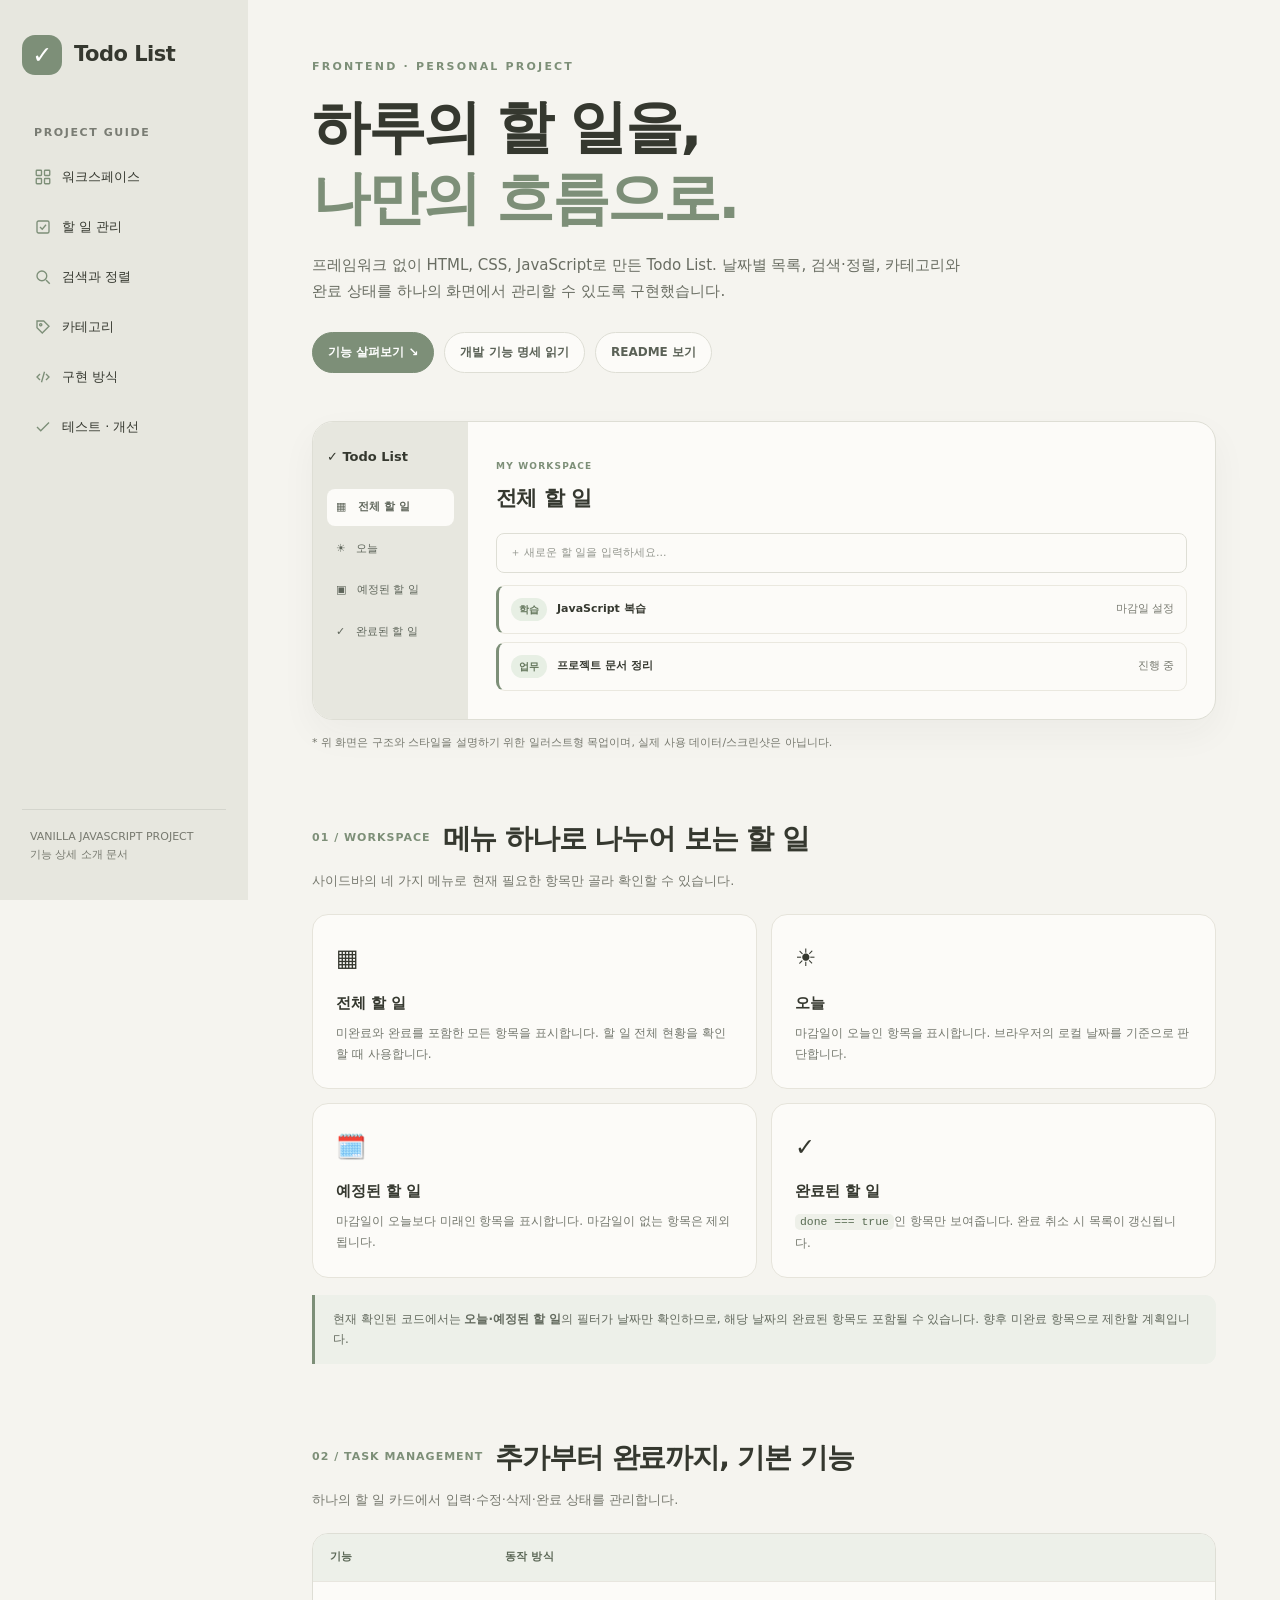
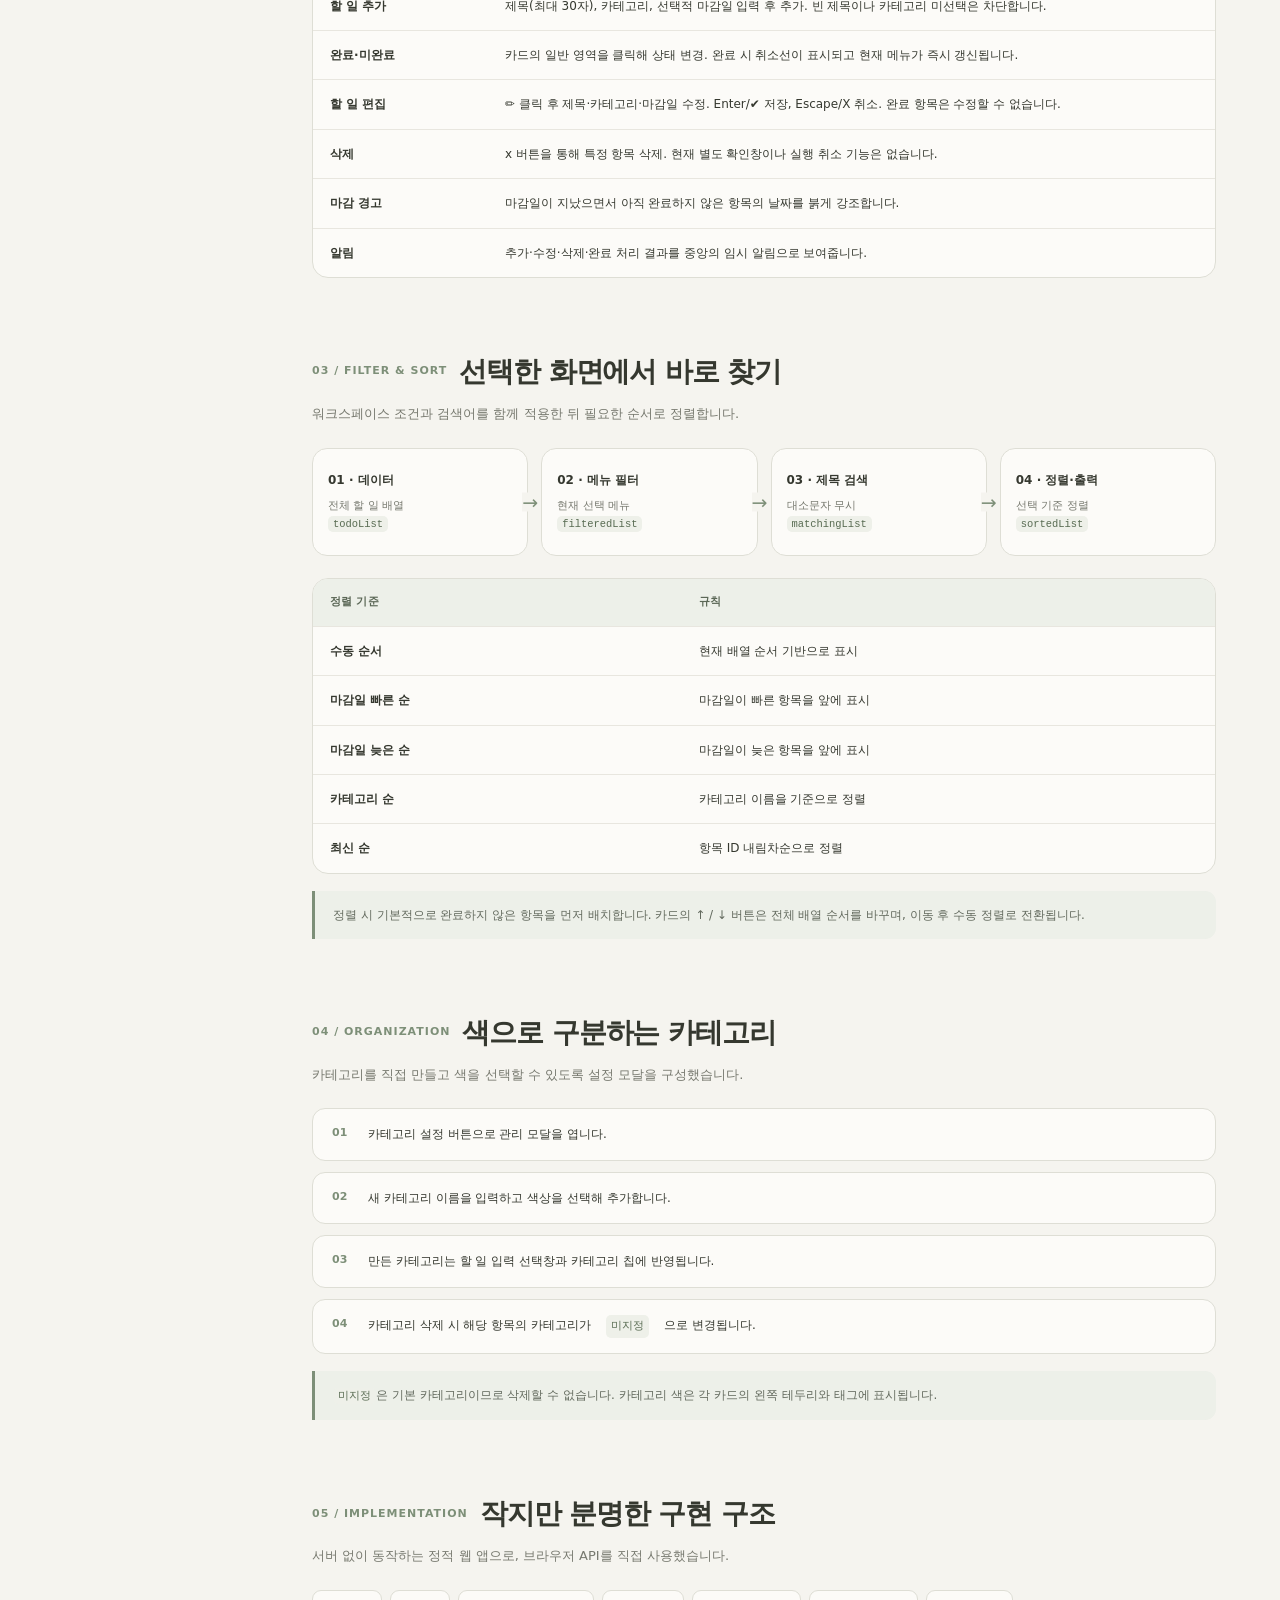
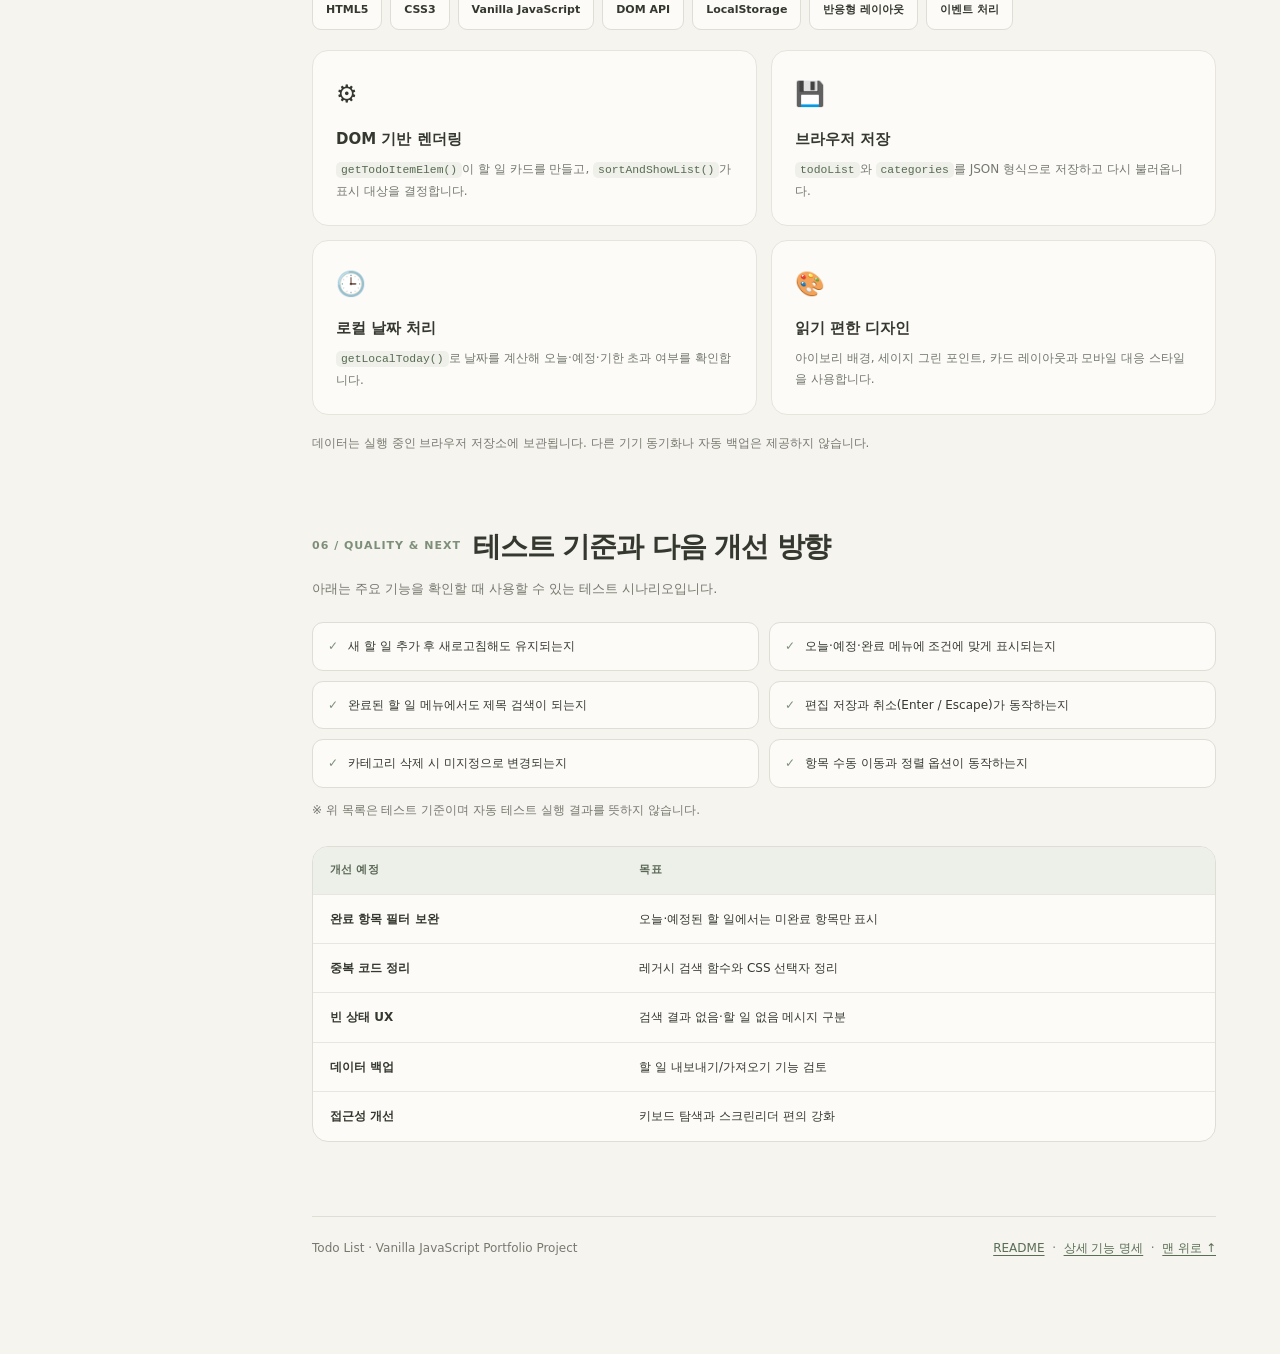
==== docs/features.html @ 191b99ad "feat: improve todo UI, workspace filters, and documentation" ====
<!doctype html>
<html lang="ko">
<head>
  <meta charset="utf-8" />
  <meta name="viewport" content="width=device-width, initial-scale=1" />
  <meta name="description" content="Vanilla JavaScript로 구현한 Todo List 프로젝트의 주요 기능, 동작 흐름, 기술 구성과 개선 계획을 소개합니다." />
  <title>Todo List | 기능 상세 소개</title>
  <style>
    :root { --bg:#F5F4EF; --side:#E7E7DF; --card:#FCFBF8; --accent:#7D8F78; --dark:#35382F; --sub:#77796F; --line:#DEDED5; --soft:#EBEEE7; }
    * { box-sizing:border-box; }
    html { scroll-behavior:smooth; }
    body { margin:0; background:var(--bg); color:var(--dark); font-family: "Malgun Gothic","Apple SD Gothic Neo",system-ui,sans-serif; line-height:1.7; }
    a { color:inherit; text-decoration:none; }
    a:focus-visible, button:focus-visible { outline:3px solid var(--accent); outline-offset:3px; }
    .layout { display:grid; grid-template-columns:248px minmax(0,1fr); min-height:100vh; }
    .side { background:var(--side); padding:35px 22px; position:sticky; top:0; align-self:start; height:100vh; display:flex; flex-direction:column; }
    .brand { display:flex; align-items:center; gap:12px; font-weight:800; font-size:21px; margin-bottom:49px; letter-spacing:-.5px; }
    .brand-mark { background:var(--accent); color:white; width:40px; height:40px; border-radius:13px; display:grid; place-items:center; font-size:24px; }
    .side-label { font-size:11px; font-weight:700; letter-spacing:1.6px; color:#797c73; margin:0 0 12px 12px; }
    .nav { display:grid; gap:6px; }
    .nav a { border-radius:11px; padding:11px 12px; font-size:13px; transition:background .15s; display:flex; gap:10px; align-items:center; }
    .nav a:hover, .nav a[aria-current="page"] { background:var(--card); }
    .nav svg { width:18px; height:18px; stroke:var(--accent); fill:none; stroke-width:1.8; flex-shrink:0; }
    .side-foot { margin-top:auto; border-top:1px solid #D4D5CD; padding:18px 8px 0; color:var(--sub); font-size:11px; }
    .content { width:min(1100px,100%); margin:auto; padding:58px clamp(24px,5vw,76px) 100px; }
    .eyebrow { font-size:11px; letter-spacing:2.2px; font-weight:800; color:var(--accent); margin:0 0 15px; }
    h1,h2,h3,p { margin-top:0; }
    h1 { font-size:clamp(35px,5vw,58px); letter-spacing:-2.5px; line-height:1.23; margin-bottom:19px; font-weight:800; }
    h1 em { color:#7D8F78; font-style:normal; }
    .intro { font-size:15px; color:#696d62; max-width:650px; margin-bottom:28px; }
    .hero-actions { display:flex; flex-wrap:wrap; gap:10px; margin-bottom:48px; }
    .pill { border-radius:100px; border:1px solid var(--line); padding:9px 15px; color:#5a6156; background:var(--card); font-size:12px; font-weight:650; }
    .pill.primary { color:white; background:var(--accent); border-color:var(--accent); }
    .mock { display:grid; grid-template-columns:155px 1fr; background:var(--card); border:1px solid var(--line); border-radius:21px; box-shadow:0 14px 36px #35382f0b; overflow:hidden; margin-bottom:74px; min-height:262px; }
    .mock-aside { background:var(--side); padding:24px 14px; }
    .mock-logo { font-size:13px; font-weight:800; margin-bottom:21px; }
    .mock-link { font-size:11px; padding:9px; border-radius:8px; color:#5f665b; margin-bottom:5px; }
    .mock-link.selected { background:var(--card); font-weight:800; }
    .mock-main { padding:28px; }
    .mock-main small { letter-spacing:1.2px; font-size:9px; color:var(--accent); font-weight:800; }
    .mock-main h3 { font-size:21px; letter-spacing:-.6px; margin:4px 0 16px; }
    .mock-input { padding:10px 13px; border:1px solid var(--line); border-radius:8px; color:#94978f; font-size:11px; margin-bottom:12px; }
    .mock-task { display:flex; flex-wrap:wrap; align-items:center; gap:10px; border:1px solid #eae8df; border-left:3px solid var(--accent); padding:12px; border-radius:9px; font-size:11px; margin-top:8px; }
    .mock-task span:last-child { margin-left:auto; color:var(--sub); }
    .mock-tag { font-size:10px; font-weight:800; background:#e7efe4; color:#62755a; padding:3px 8px; border-radius:20px; }
    .mock-note { font-size:11px; color:var(--sub); margin-top:-60px; margin-bottom:66px; }
    section { scroll-margin-top:30px; margin-bottom:74px; }
    .sectop { display:flex; align-items:center; gap:12px; margin-bottom:12px; }
    .count { font-size:11px; font-weight:800; color:var(--accent); letter-spacing:1px; }
    h2 { font-size:28px; letter-spacing:-1.1px; line-height:1.4; margin:0; }
    .section-desc { font-size:13px; color:var(--sub); margin:0 0 22px; }
    .cards { display:grid; grid-template-columns:repeat(2,minmax(0,1fr)); gap:14px; }
    .card { border:1px solid #e6e4db; border-radius:16px; background:var(--card); padding:23px; }
    .card .emoji { font-size:24px; display:block; margin-bottom:12px; }
    .card h3 { font-size:15px; margin:0 0 6px; }
    .card p { font-size:12px; color:#74786e; line-height:1.75; margin:0; }
    .tablewrap { overflow-x:auto; border:1px solid var(--line); border-radius:16px; background:var(--card); }
    table { width:100%; border-collapse:collapse; min-width:510px; font-size:12px; }
    th { color:#5b6756; background:#EDF0E9; text-align:left; font-size:11px; letter-spacing:.2px; }
    td,th { padding:14px 17px; border-bottom:1px solid #e8e6df; vertical-align:top; }
    tr:last-child td { border-bottom:0; }
    td:first-child { font-weight:750; min-width:142px; }
    code { font-family:Consolas,monospace; border-radius:5px; padding:2px 5px; background:#eef0e9; color:#586b52; font-size:.95em; }
    .flow { display:grid; grid-template-columns:repeat(4,minmax(0,1fr)); gap:13px; align-items:stretch; margin-top:23px; }
    .flow-step { border:1px solid var(--line); border-radius:15px; padding:21px 15px; background:var(--card); position:relative; }
    .flow-step:not(:last-child)::after { content:'→'; position:absolute; top:50%; transform:translateY(-50%); right:-11px; z-index:2; font-size:19px; color:var(--accent); background:var(--bg); line-height:1; }
    .flow-step strong { display:block; font-size:12px; margin-bottom:6px; }
    .flow-step p { font-size:11px; color:var(--sub); margin:0; }
    .note { border-left:3px solid var(--accent); padding:14px 18px; background:#EDF0E9; border-radius:0 11px 11px 0; color:#636a5e; font-size:12px; margin-top:17px; }
    .steps { list-style:none; counter-reset:steps; padding:0; margin:0; display:grid; gap:11px; }
    .steps li { counter-increment:steps; background:var(--card); border:1px solid var(--line); border-radius:13px; display:flex; gap:15px; align-items:flex-start; padding:15px 19px; font-size:12px; }
    .steps li:before { content:counter(steps, decimal-leading-zero); font-size:11px; font-weight:800; color:var(--accent); min-width:21px; }
    .skills { display:flex; flex-wrap:wrap; gap:8px; }
    .skill { border:1px solid var(--line); background:var(--card); border-radius:9px; font-weight:650; padding:10px 13px; font-size:11px; }
    .small { font-size:12px; color:var(--sub); }
    .checks { display:grid; grid-template-columns:repeat(2,minmax(0,1fr)); gap:10px; }
    .check { border:1px solid var(--line); padding:13px 15px; background:var(--card); border-radius:11px; display:flex; gap:10px; align-items:start; font-size:12px; }
    .check span { color:var(--accent); font-weight:800; }
    .footer { border-top:1px solid var(--line); padding-top:21px; font-size:12px; color:var(--sub); display:flex; flex-wrap:wrap; justify-content:space-between; gap:12px; }
    .footer a { color:#596e54; text-decoration:underline; text-underline-offset:3px; }
    @media (max-width:920px) { .layout { grid-template-columns:1fr; } .side { position:static; height:auto; padding:18px 23px; } .brand { margin-bottom:10px; font-size:18px; } .brand-mark { width:33px; height:33px; border-radius:10px; } .side-label,.side-foot { display:none; } .nav { display:flex; gap:3px; flex-wrap:wrap; } .nav a { padding:7px 9px; font-size:11px; } .content { padding:40px 23px 80px; } }
    @media (max-width:640px) { .cards,.checks { grid-template-columns:1fr; } .flow { grid-template-columns:1fr 1fr; } .flow-step:nth-child(2)::after { display:none; } .mock { grid-template-columns:115px minmax(0,1fr); } .mock-aside { padding:19px 10px; } .mock-main { padding:20px 14px; } .mock-task { font-size:10px; } .mock-task span:last-child { margin-left:0; } h2 { font-size:24px; } .nav { overflow:auto; flex-wrap:nowrap; } .nav a { white-space:nowrap; } }
    @media (prefers-reduced-motion:reduce) { html { scroll-behavior:auto; } }
  </style>
</head>
<body>
<div class="layout">
  <aside class="side" aria-label="기능 소개 탐색">
    <a class="brand" href="#top"><span class="brand-mark">✓</span><span>Todo List</span></a>
    <p class="side-label">PROJECT GUIDE</p>
    <nav class="nav" aria-label="페이지 목차">
      <a href="#workspace"><svg viewBox="0 0 24 24" aria-hidden="true"><rect x="3" y="3" width="7" height="7" rx="1"/><rect x="14" y="3" width="7" height="7" rx="1"/><rect x="3" y="14" width="7" height="7" rx="1"/><rect x="14" y="14" width="7" height="7" rx="1"/></svg> 워크스페이스</a>
      <a href="#management"><svg viewBox="0 0 24 24" aria-hidden="true"><rect x="4" y="4" width="16" height="16" rx="2"/><path d="M8 12l3 3 5-6"/></svg> 할 일 관리</a>
      <a href="#search"><svg viewBox="0 0 24 24" aria-hidden="true"><circle cx="10.5" cy="10.5" r="6.5"/><path d="M16 16l5 5"/></svg> 검색과 정렬</a>
      <a href="#category"><svg viewBox="0 0 24 24" aria-hidden="true"><path d="M4 4h9l7 7-9 9-7-7z"/><circle cx="9" cy="9" r="1.5"/></svg> 카테고리</a>
      <a href="#technical"><svg viewBox="0 0 24 24" aria-hidden="true"><path d="M8 8l-4 4 4 4M16 8l4 4-4 4M14 5l-4 14"/></svg> 구현 방식</a>
      <a href="#testing"><svg viewBox="0 0 24 24" aria-hidden="true"><path d="M4 12l5 5L20 6"/></svg> 테스트 · 개선</a>
    </nav>
    <div class="side-foot">VANILLA JAVASCRIPT PROJECT<br>기능 상세 소개 문서</div>
  </aside>
  <main id="top" class="content">
    <header>
      <p class="eyebrow">FRONTEND · PERSONAL PROJECT</p>
      <h1>하루의 할 일을,<br><em>나만의 흐름으로.</em></h1>
      <p class="intro">프레임워크 없이 HTML, CSS, JavaScript로 만든 Todo List. 날짜별 목록, 검색·정렬, 카테고리와 완료 상태를 하나의 화면에서 관리할 수 있도록 구현했습니다.</p>
      <div class="hero-actions">
        <a class="pill primary" href="#workspace">기능 살펴보기 ↘</a>
        <a class="pill" href="FEATURES.md">개발 기능 명세 읽기</a>
        <a class="pill" href="../README.md">README 보기</a>
      </div>
      <div class="mock" role="img" aria-label="왼쪽 사이드바와 오른쪽 할 일 목록을 배치한 Todo List 화면 구성 예시. 실제 실행 화면을 캡처한 이미지는 아닙니다.">
        <div class="mock-aside"><div class="mock-logo">✓ Todo List</div><div class="mock-link selected">▦ &nbsp; 전체 할 일</div><div class="mock-link">☀ &nbsp; 오늘</div><div class="mock-link">▣ &nbsp; 예정된 할 일</div><div class="mock-link">✓ &nbsp; 완료된 할 일</div></div>
        <div class="mock-main"><small>MY WORKSPACE</small><h3>전체 할 일</h3><div class="mock-input">＋ 새로운 할 일을 입력하세요...</div><div class="mock-task"><span class="mock-tag">학습</span><strong>JavaScript 복습</strong><span>마감일 설정</span></div><div class="mock-task"><span class="mock-tag">업무</span><strong>프로젝트 문서 정리</strong><span>진행 중</span></div></div>
      </div>
      <p class="mock-note">* 위 화면은 구조와 스타일을 설명하기 위한 일러스트형 목업이며, 실제 사용 데이터/스크린샷은 아닙니다.</p>
    </header>

    <section id="workspace">
      <div class="sectop"><span class="count">01 / WORKSPACE</span><h2>메뉴 하나로 나누어 보는 할 일</h2></div>
      <p class="section-desc">사이드바의 네 가지 메뉴로 현재 필요한 항목만 골라 확인할 수 있습니다.</p>
      <div class="cards">
        <article class="card"><span class="emoji" aria-hidden="true">▦</span><h3>전체 할 일</h3><p>미완료와 완료를 포함한 모든 항목을 표시합니다. 할 일 전체 현황을 확인할 때 사용합니다.</p></article>
        <article class="card"><span class="emoji" aria-hidden="true">☀️</span><h3>오늘</h3><p>마감일이 오늘인 항목을 표시합니다. 브라우저의 로컬 날짜를 기준으로 판단합니다.</p></article>
        <article class="card"><span class="emoji" aria-hidden="true">🗓️</span><h3>예정된 할 일</h3><p>마감일이 오늘보다 미래인 항목을 표시합니다. 마감일이 없는 항목은 제외됩니다.</p></article>
        <article class="card"><span class="emoji" aria-hidden="true">✓</span><h3>완료된 할 일</h3><p><code>done === true</code>인 항목만 보여줍니다. 완료 취소 시 목록이 갱신됩니다.</p></article>
      </div>
      <div class="note">현재 확인된 코드에서는 <strong>오늘·예정된 할 일</strong>의 필터가 날짜만 확인하므로, 해당 날짜의 완료된 항목도 포함될 수 있습니다. 향후 미완료 항목으로 제한할 계획입니다.</div>
    </section>

    <section id="management">
      <div class="sectop"><span class="count">02 / TASK MANAGEMENT</span><h2>추가부터 완료까지, 기본 기능</h2></div>
      <p class="section-desc">하나의 할 일 카드에서 입력·수정·삭제·완료 상태를 관리합니다.</p>
      <div class="tablewrap"><table><thead><tr><th>기능</th><th>동작 방식</th></tr></thead><tbody>
        <tr><td>할 일 추가</td><td>제목(최대 30자), 카테고리, 선택적 마감일 입력 후 추가. 빈 제목이나 카테고리 미선택은 차단합니다.</td></tr>
        <tr><td>완료·미완료</td><td>카드의 일반 영역을 클릭해 상태 변경. 완료 시 취소선이 표시되고 현재 메뉴가 즉시 갱신됩니다.</td></tr>
        <tr><td>할 일 편집</td><td>✏️ 클릭 후 제목·카테고리·마감일 수정. Enter/✔ 저장, Escape/X 취소. 완료 항목은 수정할 수 없습니다.</td></tr>
        <tr><td>삭제</td><td>x 버튼을 통해 특정 항목 삭제. 현재 별도 확인창이나 실행 취소 기능은 없습니다.</td></tr>
        <tr><td>마감 경고</td><td>마감일이 지났으면서 아직 완료하지 않은 항목의 날짜를 붉게 강조합니다.</td></tr>
        <tr><td>알림</td><td>추가·수정·삭제·완료 처리 결과를 중앙의 임시 알림으로 보여줍니다.</td></tr>
      </tbody></table></div>
    </section>

    <section id="search">
      <div class="sectop"><span class="count">03 / FILTER & SORT</span><h2>선택한 화면에서 바로 찾기</h2></div>
      <p class="section-desc">워크스페이스 조건과 검색어를 함께 적용한 뒤 필요한 순서로 정렬합니다.</p>
      <div class="flow" aria-label="목록 렌더링 처리 단계">
        <div class="flow-step"><strong>01 · 데이터</strong><p>전체 할 일 배열<br><code>todoList</code></p></div>
        <div class="flow-step"><strong>02 · 메뉴 필터</strong><p>현재 선택 메뉴<br><code>filteredList</code></p></div>
        <div class="flow-step"><strong>03 · 제목 검색</strong><p>대소문자 무시<br><code>matchingList</code></p></div>
        <div class="flow-step"><strong>04 · 정렬·출력</strong><p>선택 기준 정렬<br><code>sortedList</code></p></div>
      </div>
      <div class="tablewrap" style="margin-top:22px"><table><thead><tr><th>정렬 기준</th><th>규칙</th></tr></thead><tbody>
        <tr><td>수동 순서</td><td>현재 배열 순서 기반으로 표시</td></tr>
        <tr><td>마감일 빠른 순</td><td>마감일이 빠른 항목을 앞에 표시</td></tr>
        <tr><td>마감일 늦은 순</td><td>마감일이 늦은 항목을 앞에 표시</td></tr>
        <tr><td>카테고리 순</td><td>카테고리 이름을 기준으로 정렬</td></tr>
        <tr><td>최신 순</td><td>항목 ID 내림차순으로 정렬</td></tr>
      </tbody></table></div>
      <div class="note">정렬 시 기본적으로 완료하지 않은 항목을 먼저 배치합니다. 카드의 ↑ / ↓ 버튼은 전체 배열 순서를 바꾸며, 이동 후 수동 정렬로 전환됩니다.</div>
    </section>

    <section id="category">
      <div class="sectop"><span class="count">04 / ORGANIZATION</span><h2>색으로 구분하는 카테고리</h2></div>
      <p class="section-desc">카테고리를 직접 만들고 색을 선택할 수 있도록 설정 모달을 구성했습니다.</p>
      <ol class="steps"><li>카테고리 설정 버튼으로 관리 모달을 엽니다.</li><li>새 카테고리 이름을 입력하고 색상을 선택해 추가합니다.</li><li>만든 카테고리는 할 일 입력 선택창과 카테고리 칩에 반영됩니다.</li><li>카테고리 삭제 시 해당 항목의 카테고리가 <code>미지정</code>으로 변경됩니다.</li></ol>
      <div class="note"><code>미지정</code>은 기본 카테고리이므로 삭제할 수 없습니다. 카테고리 색은 각 카드의 왼쪽 테두리와 태그에 표시됩니다.</div>
    </section>

    <section id="technical">
      <div class="sectop"><span class="count">05 / IMPLEMENTATION</span><h2>작지만 분명한 구현 구조</h2></div>
      <p class="section-desc">서버 없이 동작하는 정적 웹 앱으로, 브라우저 API를 직접 사용했습니다.</p>
      <div class="skills"><span class="skill">HTML5</span><span class="skill">CSS3</span><span class="skill">Vanilla JavaScript</span><span class="skill">DOM API</span><span class="skill">LocalStorage</span><span class="skill">반응형 레이아웃</span><span class="skill">이벤트 처리</span></div>
      <div class="cards" style="margin-top:20px">
        <article class="card"><span class="emoji" aria-hidden="true">⚙️</span><h3>DOM 기반 렌더링</h3><p><code>getTodoItemElem()</code>이 할 일 카드를 만들고, <code>sortAndShowList()</code>가 표시 대상을 결정합니다.</p></article>
        <article class="card"><span class="emoji" aria-hidden="true">💾</span><h3>브라우저 저장</h3><p><code>todoList</code>와 <code>categories</code>를 JSON 형식으로 저장하고 다시 불러옵니다.</p></article>
        <article class="card"><span class="emoji" aria-hidden="true">🕒</span><h3>로컬 날짜 처리</h3><p><code>getLocalToday()</code>로 날짜를 계산해 오늘·예정·기한 초과 여부를 확인합니다.</p></article>
        <article class="card"><span class="emoji" aria-hidden="true">🎨</span><h3>읽기 편한 디자인</h3><p>아이보리 배경, 세이지 그린 포인트, 카드 레이아웃과 모바일 대응 스타일을 사용합니다.</p></article>
      </div>
      <p class="small" style="margin-top:18px">데이터는 실행 중인 브라우저 저장소에 보관됩니다. 다른 기기 동기화나 자동 백업은 제공하지 않습니다.</p>
    </section>

    <section id="testing">
      <div class="sectop"><span class="count">06 / QUALITY & NEXT</span><h2>테스트 기준과 다음 개선 방향</h2></div>
      <p class="section-desc">아래는 주요 기능을 확인할 때 사용할 수 있는 테스트 시나리오입니다.</p>
      <div class="checks">
        <div class="check"><span>✓</span>새 할 일 추가 후 새로고침해도 유지되는지</div>
        <div class="check"><span>✓</span>오늘·예정·완료 메뉴에 조건에 맞게 표시되는지</div>
        <div class="check"><span>✓</span>완료된 할 일 메뉴에서도 제목 검색이 되는지</div>
        <div class="check"><span>✓</span>편집 저장과 취소(Enter / Escape)가 동작하는지</div>
        <div class="check"><span>✓</span>카테고리 삭제 시 미지정으로 변경되는지</div>
        <div class="check"><span>✓</span>항목 수동 이동과 정렬 옵션이 동작하는지</div>
      </div>
      <p class="small" style="margin-top:12px">※ 위 목록은 테스트 기준이며 자동 테스트 실행 결과를 뜻하지 않습니다.</p>
      <div class="tablewrap" style="margin-top:26px"><table><thead><tr><th>개선 예정</th><th>목표</th></tr></thead><tbody>
        <tr><td>완료 항목 필터 보완</td><td>오늘·예정된 할 일에서는 미완료 항목만 표시</td></tr>
        <tr><td>중복 코드 정리</td><td>레거시 검색 함수와 CSS 선택자 정리</td></tr>
        <tr><td>빈 상태 UX</td><td>검색 결과 없음·할 일 없음 메시지 구분</td></tr>
        <tr><td>데이터 백업</td><td>할 일 내보내기/가져오기 기능 검토</td></tr>
        <tr><td>접근성 개선</td><td>키보드 탐색과 스크린리더 편의 강화</td></tr>
      </tbody></table></div>
    </section>
    <footer class="footer"><span>Todo List · Vanilla JavaScript Portfolio Project</span><span><a href="../README.md">README</a> &nbsp;·&nbsp; <a href="FEATURES.md">상세 기능 명세</a> &nbsp;·&nbsp; <a href="#top">맨 위로 ↑</a></span></footer>
  </main>
</div>
</body>
</html>
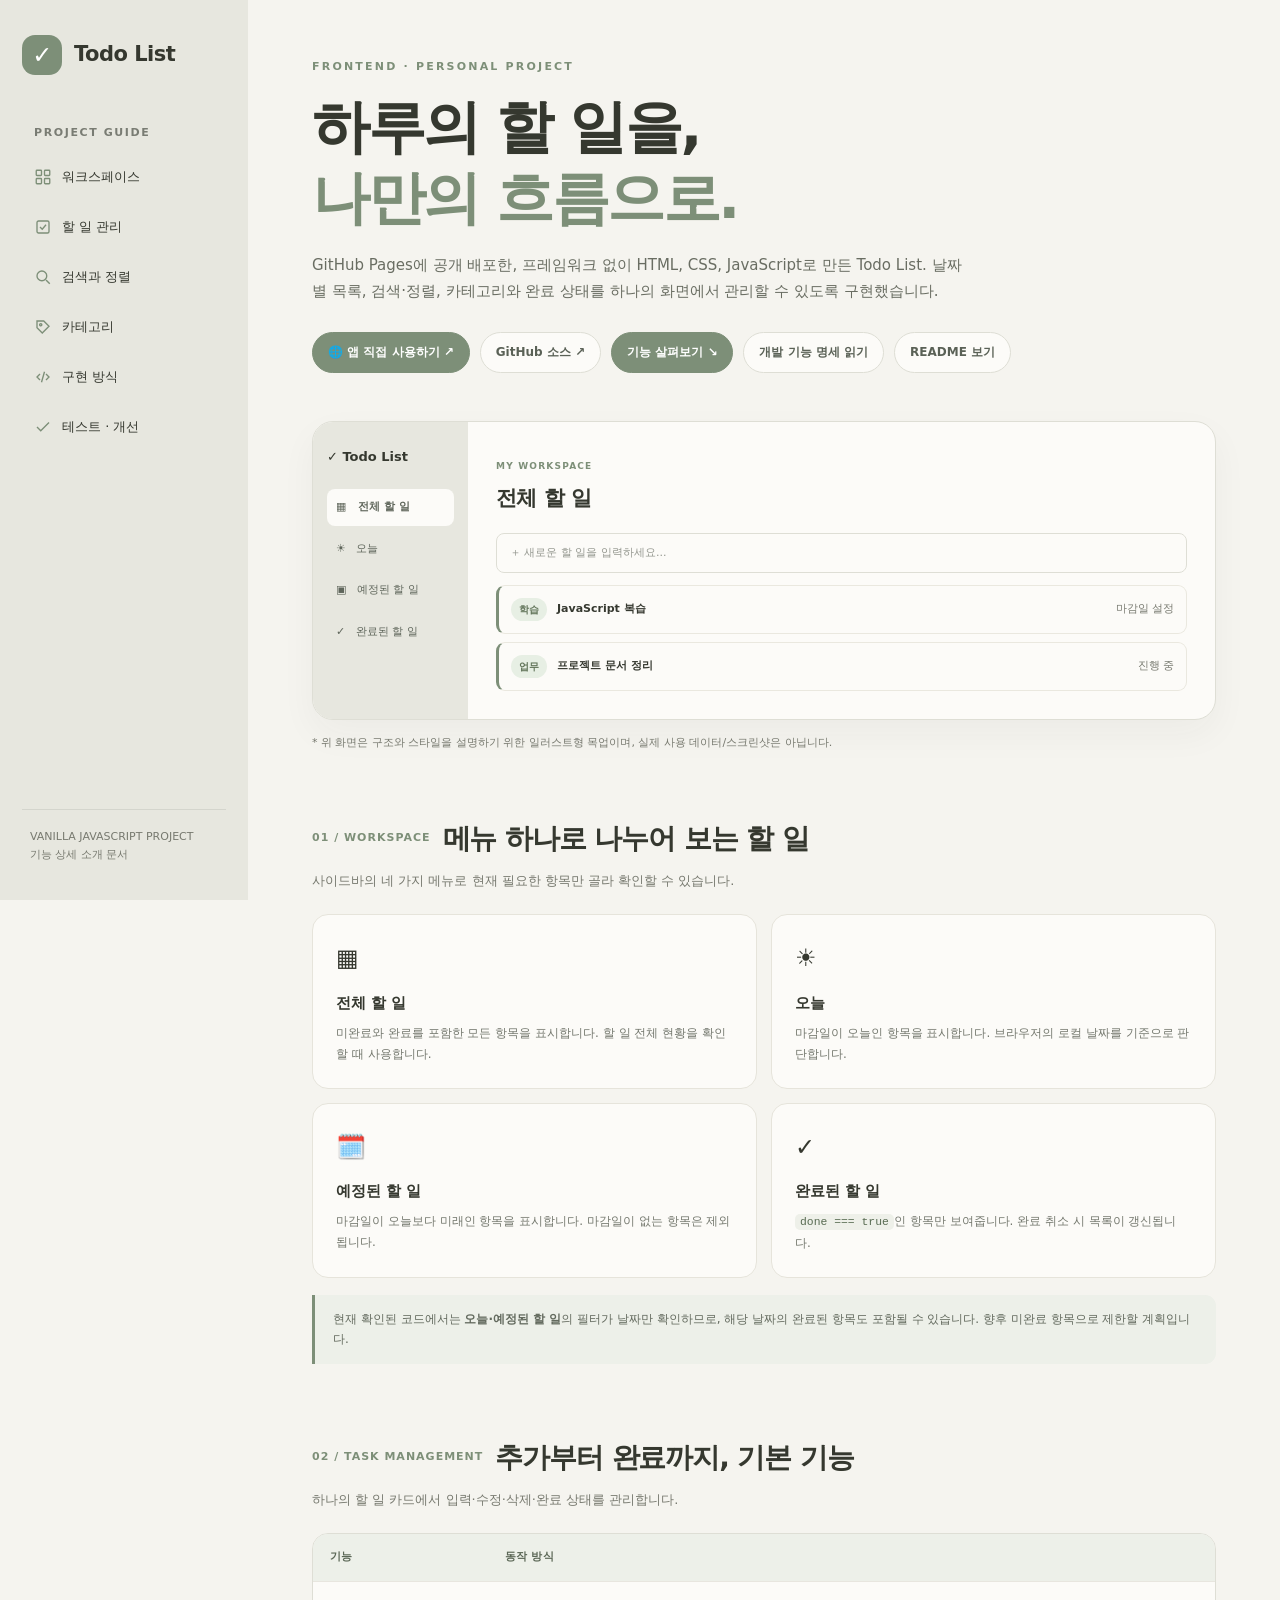
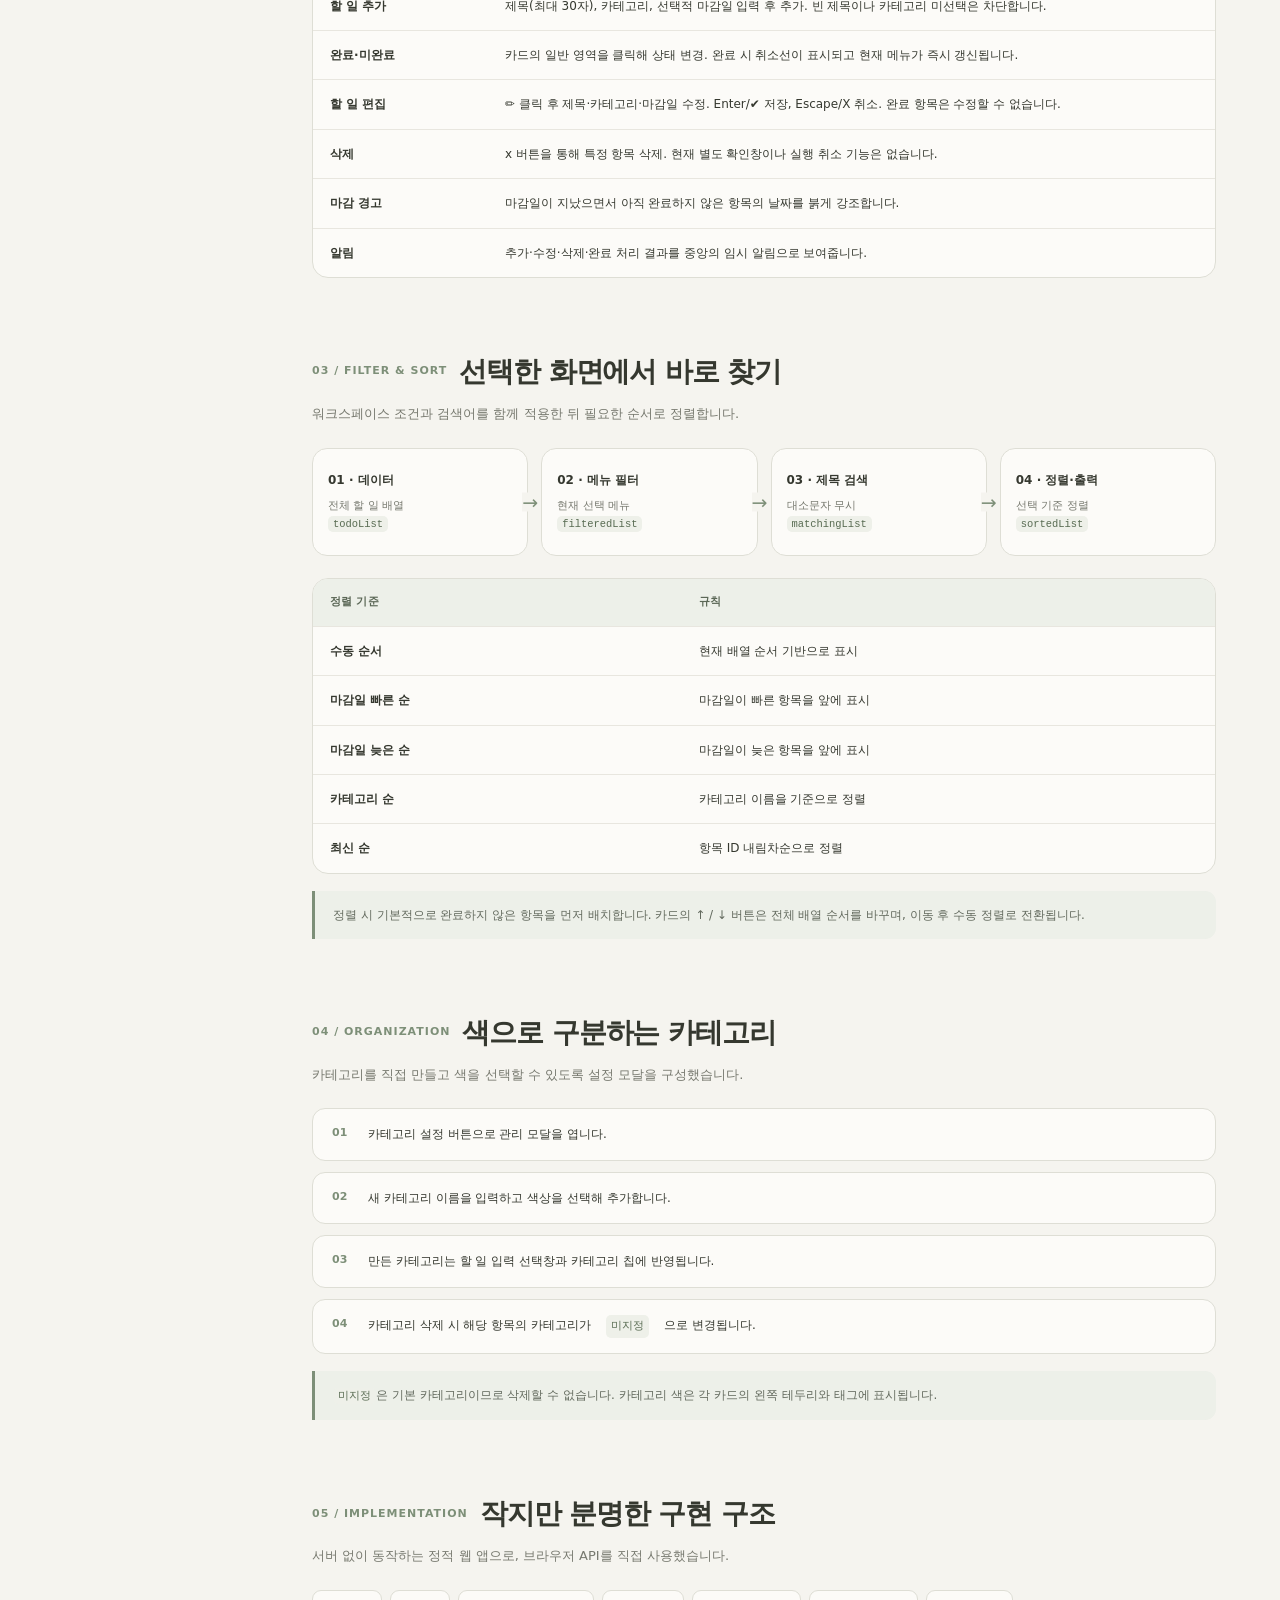
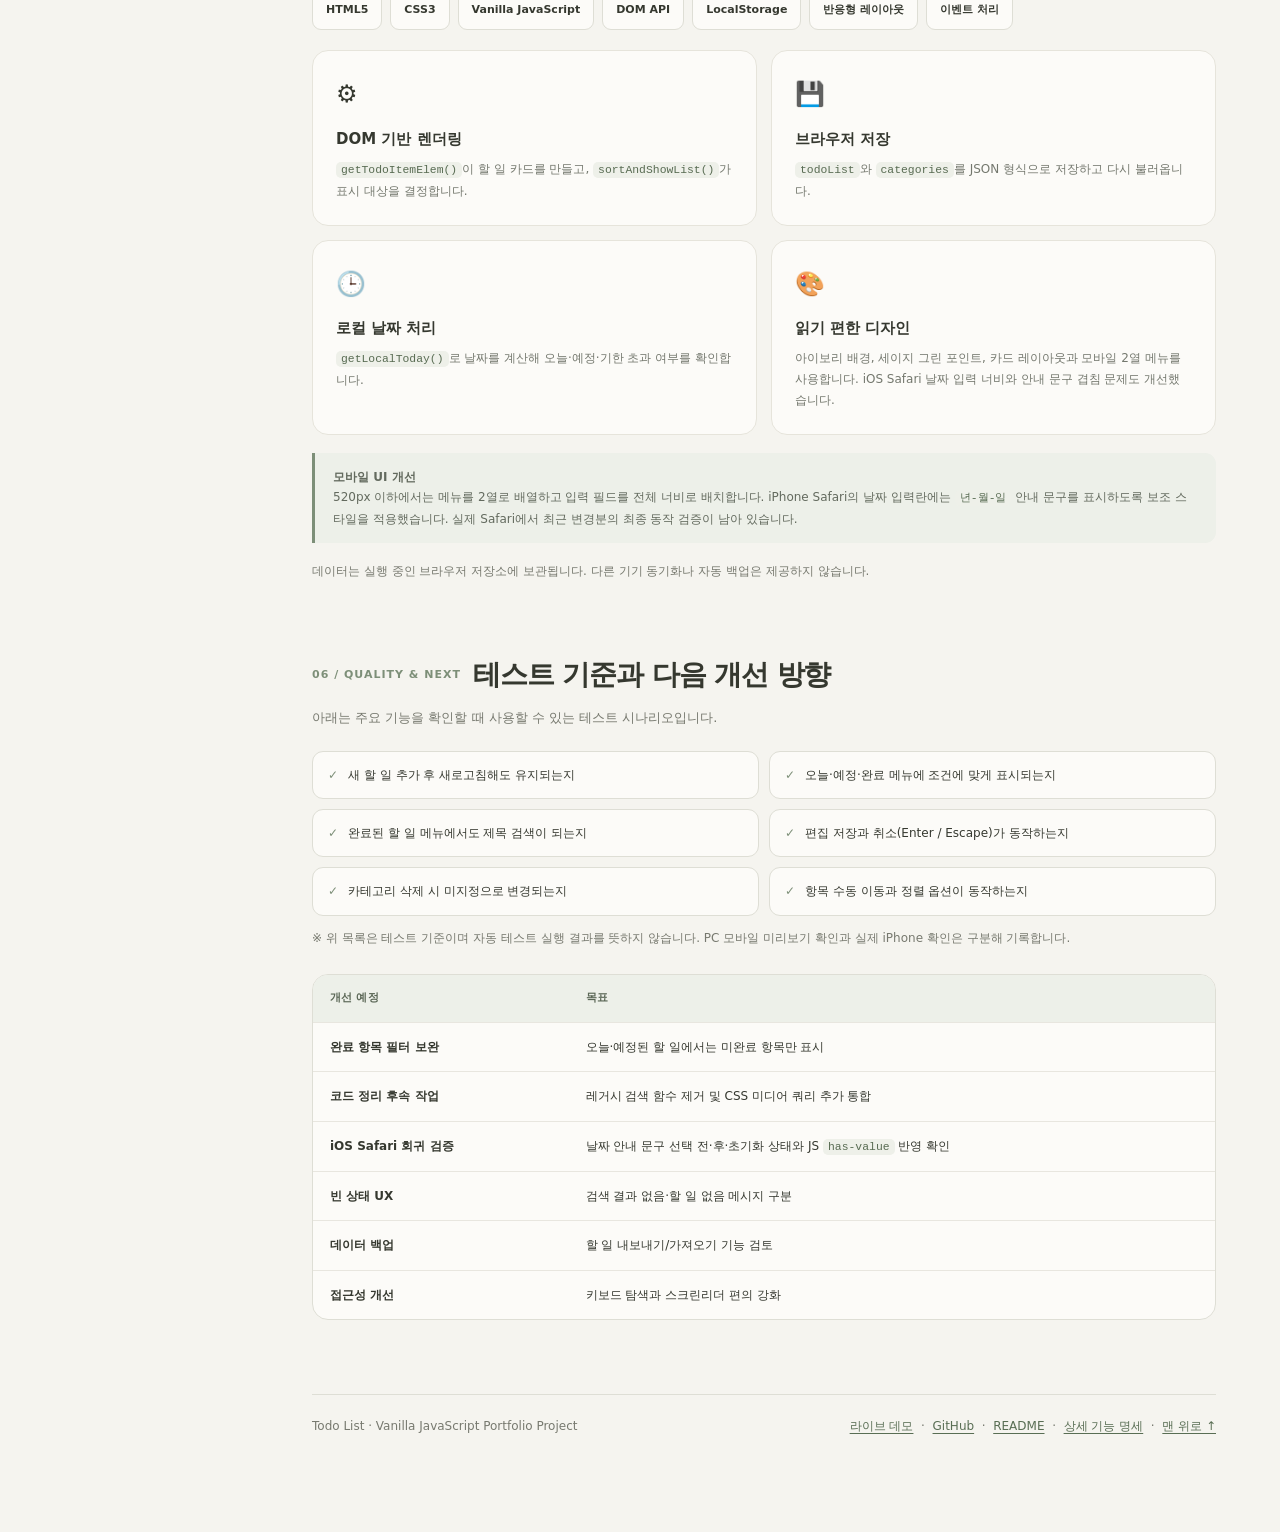
==== commit 10037cad: "fix: finalize mobile UI and update project documentation" ====
--- a/docs/features.html
+++ b/docs/features.html
@@ -1,206 +1,937 @@
 <!doctype html>
 <html lang="ko">
+
 <head>
   <meta charset="utf-8" />
   <meta name="viewport" content="width=device-width, initial-scale=1" />
   <meta name="description" content="Vanilla JavaScript로 구현한 Todo List 프로젝트의 주요 기능, 동작 흐름, 기술 구성과 개선 계획을 소개합니다." />
   <title>Todo List | 기능 상세 소개</title>
   <style>
-    :root { --bg:#F5F4EF; --side:#E7E7DF; --card:#FCFBF8; --accent:#7D8F78; --dark:#35382F; --sub:#77796F; --line:#DEDED5; --soft:#EBEEE7; }
-    * { box-sizing:border-box; }
-    html { scroll-behavior:smooth; }
-    body { margin:0; background:var(--bg); color:var(--dark); font-family: "Malgun Gothic","Apple SD Gothic Neo",system-ui,sans-serif; line-height:1.7; }
-    a { color:inherit; text-decoration:none; }
-    a:focus-visible, button:focus-visible { outline:3px solid var(--accent); outline-offset:3px; }
-    .layout { display:grid; grid-template-columns:248px minmax(0,1fr); min-height:100vh; }
-    .side { background:var(--side); padding:35px 22px; position:sticky; top:0; align-self:start; height:100vh; display:flex; flex-direction:column; }
-    .brand { display:flex; align-items:center; gap:12px; font-weight:800; font-size:21px; margin-bottom:49px; letter-spacing:-.5px; }
-    .brand-mark { background:var(--accent); color:white; width:40px; height:40px; border-radius:13px; display:grid; place-items:center; font-size:24px; }
-    .side-label { font-size:11px; font-weight:700; letter-spacing:1.6px; color:#797c73; margin:0 0 12px 12px; }
-    .nav { display:grid; gap:6px; }
-    .nav a { border-radius:11px; padding:11px 12px; font-size:13px; transition:background .15s; display:flex; gap:10px; align-items:center; }
-    .nav a:hover, .nav a[aria-current="page"] { background:var(--card); }
-    .nav svg { width:18px; height:18px; stroke:var(--accent); fill:none; stroke-width:1.8; flex-shrink:0; }
-    .side-foot { margin-top:auto; border-top:1px solid #D4D5CD; padding:18px 8px 0; color:var(--sub); font-size:11px; }
-    .content { width:min(1100px,100%); margin:auto; padding:58px clamp(24px,5vw,76px) 100px; }
-    .eyebrow { font-size:11px; letter-spacing:2.2px; font-weight:800; color:var(--accent); margin:0 0 15px; }
-    h1,h2,h3,p { margin-top:0; }
-    h1 { font-size:clamp(35px,5vw,58px); letter-spacing:-2.5px; line-height:1.23; margin-bottom:19px; font-weight:800; }
-    h1 em { color:#7D8F78; font-style:normal; }
-    .intro { font-size:15px; color:#696d62; max-width:650px; margin-bottom:28px; }
-    .hero-actions { display:flex; flex-wrap:wrap; gap:10px; margin-bottom:48px; }
-    .pill { border-radius:100px; border:1px solid var(--line); padding:9px 15px; color:#5a6156; background:var(--card); font-size:12px; font-weight:650; }
-    .pill.primary { color:white; background:var(--accent); border-color:var(--accent); }
-    .mock { display:grid; grid-template-columns:155px 1fr; background:var(--card); border:1px solid var(--line); border-radius:21px; box-shadow:0 14px 36px #35382f0b; overflow:hidden; margin-bottom:74px; min-height:262px; }
-    .mock-aside { background:var(--side); padding:24px 14px; }
-    .mock-logo { font-size:13px; font-weight:800; margin-bottom:21px; }
-    .mock-link { font-size:11px; padding:9px; border-radius:8px; color:#5f665b; margin-bottom:5px; }
-    .mock-link.selected { background:var(--card); font-weight:800; }
-    .mock-main { padding:28px; }
-    .mock-main small { letter-spacing:1.2px; font-size:9px; color:var(--accent); font-weight:800; }
-    .mock-main h3 { font-size:21px; letter-spacing:-.6px; margin:4px 0 16px; }
-    .mock-input { padding:10px 13px; border:1px solid var(--line); border-radius:8px; color:#94978f; font-size:11px; margin-bottom:12px; }
-    .mock-task { display:flex; flex-wrap:wrap; align-items:center; gap:10px; border:1px solid #eae8df; border-left:3px solid var(--accent); padding:12px; border-radius:9px; font-size:11px; margin-top:8px; }
-    .mock-task span:last-child { margin-left:auto; color:var(--sub); }
-    .mock-tag { font-size:10px; font-weight:800; background:#e7efe4; color:#62755a; padding:3px 8px; border-radius:20px; }
-    .mock-note { font-size:11px; color:var(--sub); margin-top:-60px; margin-bottom:66px; }
-    section { scroll-margin-top:30px; margin-bottom:74px; }
-    .sectop { display:flex; align-items:center; gap:12px; margin-bottom:12px; }
-    .count { font-size:11px; font-weight:800; color:var(--accent); letter-spacing:1px; }
-    h2 { font-size:28px; letter-spacing:-1.1px; line-height:1.4; margin:0; }
-    .section-desc { font-size:13px; color:var(--sub); margin:0 0 22px; }
-    .cards { display:grid; grid-template-columns:repeat(2,minmax(0,1fr)); gap:14px; }
-    .card { border:1px solid #e6e4db; border-radius:16px; background:var(--card); padding:23px; }
-    .card .emoji { font-size:24px; display:block; margin-bottom:12px; }
-    .card h3 { font-size:15px; margin:0 0 6px; }
-    .card p { font-size:12px; color:#74786e; line-height:1.75; margin:0; }
-    .tablewrap { overflow-x:auto; border:1px solid var(--line); border-radius:16px; background:var(--card); }
-    table { width:100%; border-collapse:collapse; min-width:510px; font-size:12px; }
-    th { color:#5b6756; background:#EDF0E9; text-align:left; font-size:11px; letter-spacing:.2px; }
-    td,th { padding:14px 17px; border-bottom:1px solid #e8e6df; vertical-align:top; }
-    tr:last-child td { border-bottom:0; }
-    td:first-child { font-weight:750; min-width:142px; }
-    code { font-family:Consolas,monospace; border-radius:5px; padding:2px 5px; background:#eef0e9; color:#586b52; font-size:.95em; }
-    .flow { display:grid; grid-template-columns:repeat(4,minmax(0,1fr)); gap:13px; align-items:stretch; margin-top:23px; }
-    .flow-step { border:1px solid var(--line); border-radius:15px; padding:21px 15px; background:var(--card); position:relative; }
-    .flow-step:not(:last-child)::after { content:'→'; position:absolute; top:50%; transform:translateY(-50%); right:-11px; z-index:2; font-size:19px; color:var(--accent); background:var(--bg); line-height:1; }
-    .flow-step strong { display:block; font-size:12px; margin-bottom:6px; }
-    .flow-step p { font-size:11px; color:var(--sub); margin:0; }
-    .note { border-left:3px solid var(--accent); padding:14px 18px; background:#EDF0E9; border-radius:0 11px 11px 0; color:#636a5e; font-size:12px; margin-top:17px; }
-    .steps { list-style:none; counter-reset:steps; padding:0; margin:0; display:grid; gap:11px; }
-    .steps li { counter-increment:steps; background:var(--card); border:1px solid var(--line); border-radius:13px; display:flex; gap:15px; align-items:flex-start; padding:15px 19px; font-size:12px; }
-    .steps li:before { content:counter(steps, decimal-leading-zero); font-size:11px; font-weight:800; color:var(--accent); min-width:21px; }
-    .skills { display:flex; flex-wrap:wrap; gap:8px; }
-    .skill { border:1px solid var(--line); background:var(--card); border-radius:9px; font-weight:650; padding:10px 13px; font-size:11px; }
-    .small { font-size:12px; color:var(--sub); }
-    .checks { display:grid; grid-template-columns:repeat(2,minmax(0,1fr)); gap:10px; }
-    .check { border:1px solid var(--line); padding:13px 15px; background:var(--card); border-radius:11px; display:flex; gap:10px; align-items:start; font-size:12px; }
-    .check span { color:var(--accent); font-weight:800; }
-    .footer { border-top:1px solid var(--line); padding-top:21px; font-size:12px; color:var(--sub); display:flex; flex-wrap:wrap; justify-content:space-between; gap:12px; }
-    .footer a { color:#596e54; text-decoration:underline; text-underline-offset:3px; }
-    @media (max-width:920px) { .layout { grid-template-columns:1fr; } .side { position:static; height:auto; padding:18px 23px; } .brand { margin-bottom:10px; font-size:18px; } .brand-mark { width:33px; height:33px; border-radius:10px; } .side-label,.side-foot { display:none; } .nav { display:flex; gap:3px; flex-wrap:wrap; } .nav a { padding:7px 9px; font-size:11px; } .content { padding:40px 23px 80px; } }
-    @media (max-width:640px) { .cards,.checks { grid-template-columns:1fr; } .flow { grid-template-columns:1fr 1fr; } .flow-step:nth-child(2)::after { display:none; } .mock { grid-template-columns:115px minmax(0,1fr); } .mock-aside { padding:19px 10px; } .mock-main { padding:20px 14px; } .mock-task { font-size:10px; } .mock-task span:last-child { margin-left:0; } h2 { font-size:24px; } .nav { overflow:auto; flex-wrap:nowrap; } .nav a { white-space:nowrap; } }
-    @media (prefers-reduced-motion:reduce) { html { scroll-behavior:auto; } }
+    :root {
+      --bg: #F5F4EF;
+      --side: #E7E7DF;
+      --card: #FCFBF8;
+      --accent: #7D8F78;
+      --dark: #35382F;
+      --sub: #77796F;
+      --line: #DEDED5;
+      --soft: #EBEEE7;
+    }
+
+    * {
+      box-sizing: border-box;
+    }
+
+    html {
+      scroll-behavior: smooth;
+    }
+
+    body {
+      margin: 0;
+      background: var(--bg);
+      color: var(--dark);
+      font-family: "Malgun Gothic", "Apple SD Gothic Neo", system-ui, sans-serif;
+      line-height: 1.7;
+    }
+
+    a {
+      color: inherit;
+      text-decoration: none;
+    }
+
+    a:focus-visible,
+    button:focus-visible {
+      outline: 3px solid var(--accent);
+      outline-offset: 3px;
+    }
+
+    .layout {
+      display: grid;
+      grid-template-columns: 248px minmax(0, 1fr);
+      min-height: 100vh;
+    }
+
+    .side {
+      background: var(--side);
+      padding: 35px 22px;
+      position: sticky;
+      top: 0;
+      align-self: start;
+      height: 100vh;
+      display: flex;
+      flex-direction: column;
+    }
+
+    .brand {
+      display: flex;
+      align-items: center;
+      gap: 12px;
+      font-weight: 800;
+      font-size: 21px;
+      margin-bottom: 49px;
+      letter-spacing: -.5px;
+    }
+
+    .brand-mark {
+      background: var(--accent);
+      color: white;
+      width: 40px;
+      height: 40px;
+      border-radius: 13px;
+      display: grid;
+      place-items: center;
+      font-size: 24px;
+    }
+
+    .side-label {
+      font-size: 11px;
+      font-weight: 700;
+      letter-spacing: 1.6px;
+      color: #797c73;
+      margin: 0 0 12px 12px;
+    }
+
+    .nav {
+      display: grid;
+      gap: 6px;
+    }
+
+    .nav a {
+      border-radius: 11px;
+      padding: 11px 12px;
+      font-size: 13px;
+      transition: background .15s;
+      display: flex;
+      gap: 10px;
+      align-items: center;
+    }
+
+    .nav a:hover,
+    .nav a[aria-current="page"] {
+      background: var(--card);
+    }
+
+    .nav svg {
+      width: 18px;
+      height: 18px;
+      stroke: var(--accent);
+      fill: none;
+      stroke-width: 1.8;
+      flex-shrink: 0;
+    }
+
+    .side-foot {
+      margin-top: auto;
+      border-top: 1px solid #D4D5CD;
+      padding: 18px 8px 0;
+      color: var(--sub);
+      font-size: 11px;
+    }
+
+    .content {
+      width: min(1100px, 100%);
+      margin: auto;
+      padding: 58px clamp(24px, 5vw, 76px) 100px;
+    }
+
+    .eyebrow {
+      font-size: 11px;
+      letter-spacing: 2.2px;
+      font-weight: 800;
+      color: var(--accent);
+      margin: 0 0 15px;
+    }
+
+    h1,
+    h2,
+    h3,
+    p {
+      margin-top: 0;
+    }
+
+    h1 {
+      font-size: clamp(35px, 5vw, 58px);
+      letter-spacing: -2.5px;
+      line-height: 1.23;
+      margin-bottom: 19px;
+      font-weight: 800;
+    }
+
+    h1 em {
+      color: #7D8F78;
+      font-style: normal;
+    }
+
+    .intro {
+      font-size: 15px;
+      color: #696d62;
+      max-width: 650px;
+      margin-bottom: 28px;
+    }
+
+    .hero-actions {
+      display: flex;
+      flex-wrap: wrap;
+      gap: 10px;
+      margin-bottom: 48px;
+    }
+
+    .pill {
+      border-radius: 100px;
+      border: 1px solid var(--line);
+      padding: 9px 15px;
+      color: #5a6156;
+      background: var(--card);
+      font-size: 12px;
+      font-weight: 650;
+    }
+
+    .pill.primary {
+      color: white;
+      background: var(--accent);
+      border-color: var(--accent);
+    }
+
+    .mock {
+      display: grid;
+      grid-template-columns: 155px 1fr;
+      background: var(--card);
+      border: 1px solid var(--line);
+      border-radius: 21px;
+      box-shadow: 0 14px 36px #35382f0b;
+      overflow: hidden;
+      margin-bottom: 74px;
+      min-height: 262px;
+    }
+
+    .mock-aside {
+      background: var(--side);
+      padding: 24px 14px;
+    }
+
+    .mock-logo {
+      font-size: 13px;
+      font-weight: 800;
+      margin-bottom: 21px;
+    }
+
+    .mock-link {
+      font-size: 11px;
+      padding: 9px;
+      border-radius: 8px;
+      color: #5f665b;
+      margin-bottom: 5px;
+    }
+
+    .mock-link.selected {
+      background: var(--card);
+      font-weight: 800;
+    }
+
+    .mock-main {
+      padding: 28px;
+    }
+
+    .mock-main small {
+      letter-spacing: 1.2px;
+      font-size: 9px;
+      color: var(--accent);
+      font-weight: 800;
+    }
+
+    .mock-main h3 {
+      font-size: 21px;
+      letter-spacing: -.6px;
+      margin: 4px 0 16px;
+    }
+
+    .mock-input {
+      padding: 10px 13px;
+      border: 1px solid var(--line);
+      border-radius: 8px;
+      color: #94978f;
+      font-size: 11px;
+      margin-bottom: 12px;
+    }
+
+    .mock-task {
+      display: flex;
+      flex-wrap: wrap;
+      align-items: center;
+      gap: 10px;
+      border: 1px solid #eae8df;
+      border-left: 3px solid var(--accent);
+      padding: 12px;
+      border-radius: 9px;
+      font-size: 11px;
+      margin-top: 8px;
+    }
+
+    .mock-task span:last-child {
+      margin-left: auto;
+      color: var(--sub);
+    }
+
+    .mock-tag {
+      font-size: 10px;
+      font-weight: 800;
+      background: #e7efe4;
+      color: #62755a;
+      padding: 3px 8px;
+      border-radius: 20px;
+    }
+
+    .mock-note {
+      font-size: 11px;
+      color: var(--sub);
+      margin-top: -60px;
+      margin-bottom: 66px;
+    }
+
+    section {
+      scroll-margin-top: 30px;
+      margin-bottom: 74px;
+    }
+
+    .sectop {
+      display: flex;
+      align-items: center;
+      gap: 12px;
+      margin-bottom: 12px;
+    }
+
+    .count {
+      font-size: 11px;
+      font-weight: 800;
+      color: var(--accent);
+      letter-spacing: 1px;
+    }
+
+    h2 {
+      font-size: 28px;
+      letter-spacing: -1.1px;
+      line-height: 1.4;
+      margin: 0;
+    }
+
+    .section-desc {
+      font-size: 13px;
+      color: var(--sub);
+      margin: 0 0 22px;
+    }
+
+    .cards {
+      display: grid;
+      grid-template-columns: repeat(2, minmax(0, 1fr));
+      gap: 14px;
+    }
+
+    .card {
+      border: 1px solid #e6e4db;
+      border-radius: 16px;
+      background: var(--card);
+      padding: 23px;
+    }
+
+    .card .emoji {
+      font-size: 24px;
+      display: block;
+      margin-bottom: 12px;
+    }
+
+    .card h3 {
+      font-size: 15px;
+      margin: 0 0 6px;
+    }
+
+    .card p {
+      font-size: 12px;
+      color: #74786e;
+      line-height: 1.75;
+      margin: 0;
+    }
+
+    .tablewrap {
+      overflow-x: auto;
+      border: 1px solid var(--line);
+      border-radius: 16px;
+      background: var(--card);
+    }
+
+    table {
+      width: 100%;
+      border-collapse: collapse;
+      min-width: 510px;
+      font-size: 12px;
+    }
+
+    th {
+      color: #5b6756;
+      background: #EDF0E9;
+      text-align: left;
+      font-size: 11px;
+      letter-spacing: .2px;
+    }
+
+    td,
+    th {
+      padding: 14px 17px;
+      border-bottom: 1px solid #e8e6df;
+      vertical-align: top;
+    }
+
+    tr:last-child td {
+      border-bottom: 0;
+    }
+
+    td:first-child {
+      font-weight: 750;
+      min-width: 142px;
+    }
+
+    code {
+      font-family: Consolas, monospace;
+      border-radius: 5px;
+      padding: 2px 5px;
+      background: #eef0e9;
+      color: #586b52;
+      font-size: .95em;
+    }
+
+    .flow {
+      display: grid;
+      grid-template-columns: repeat(4, minmax(0, 1fr));
+      gap: 13px;
+      align-items: stretch;
+      margin-top: 23px;
+    }
+
+    .flow-step {
+      border: 1px solid var(--line);
+      border-radius: 15px;
+      padding: 21px 15px;
+      background: var(--card);
+      position: relative;
+    }
+
+    .flow-step:not(:last-child)::after {
+      content: '→';
+      position: absolute;
+      top: 50%;
+      transform: translateY(-50%);
+      right: -11px;
+      z-index: 2;
+      font-size: 19px;
+      color: var(--accent);
+      background: var(--bg);
+      line-height: 1;
+    }
+
+    .flow-step strong {
+      display: block;
+      font-size: 12px;
+      margin-bottom: 6px;
+    }
+
+    .flow-step p {
+      font-size: 11px;
+      color: var(--sub);
+      margin: 0;
+    }
+
+    .note {
+      border-left: 3px solid var(--accent);
+      padding: 14px 18px;
+      background: #EDF0E9;
+      border-radius: 0 11px 11px 0;
+      color: #636a5e;
+      font-size: 12px;
+      margin-top: 17px;
+    }
+
+    .steps {
+      list-style: none;
+      counter-reset: steps;
+      padding: 0;
+      margin: 0;
+      display: grid;
+      gap: 11px;
+    }
+
+    .steps li {
+      counter-increment: steps;
+      background: var(--card);
+      border: 1px solid var(--line);
+      border-radius: 13px;
+      display: flex;
+      gap: 15px;
+      align-items: flex-start;
+      padding: 15px 19px;
+      font-size: 12px;
+    }
+
+    .steps li:before {
+      content: counter(steps, decimal-leading-zero);
+      font-size: 11px;
+      font-weight: 800;
+      color: var(--accent);
+      min-width: 21px;
+    }
+
+    .skills {
+      display: flex;
+      flex-wrap: wrap;
+      gap: 8px;
+    }
+
+    .skill {
+      border: 1px solid var(--line);
+      background: var(--card);
+      border-radius: 9px;
+      font-weight: 650;
+      padding: 10px 13px;
+      font-size: 11px;
+    }
+
+    .small {
+      font-size: 12px;
+      color: var(--sub);
+    }
+
+    .checks {
+      display: grid;
+      grid-template-columns: repeat(2, minmax(0, 1fr));
+      gap: 10px;
+    }
+
+    .check {
+      border: 1px solid var(--line);
+      padding: 13px 15px;
+      background: var(--card);
+      border-radius: 11px;
+      display: flex;
+      gap: 10px;
+      align-items: start;
+      font-size: 12px;
+    }
+
+    .check span {
+      color: var(--accent);
+      font-weight: 800;
+    }
+
+    .footer {
+      border-top: 1px solid var(--line);
+      padding-top: 21px;
+      font-size: 12px;
+      color: var(--sub);
+      display: flex;
+      flex-wrap: wrap;
+      justify-content: space-between;
+      gap: 12px;
+    }
+
+    .footer a {
+      color: #596e54;
+      text-decoration: underline;
+      text-underline-offset: 3px;
+    }
+
+    @media (max-width:920px) {
+      .layout {
+        grid-template-columns: 1fr;
+      }
+
+      .side {
+        position: static;
+        height: auto;
+        padding: 18px 23px;
+      }
+
+      .brand {
+        margin-bottom: 10px;
+        font-size: 18px;
+      }
+
+      .brand-mark {
+        width: 33px;
+        height: 33px;
+        border-radius: 10px;
+      }
+
+      .side-label,
+      .side-foot {
+        display: none;
+      }
+
+      .nav {
+        display: flex;
+        gap: 3px;
+        flex-wrap: wrap;
+      }
+
+      .nav a {
+        padding: 7px 9px;
+        font-size: 11px;
+      }
+
+      .content {
+        padding: 40px 23px 80px;
+      }
+    }
+
+    @media (max-width:640px) {
+
+      .cards,
+      .checks {
+        grid-template-columns: 1fr;
+      }
+
+      .flow {
+        grid-template-columns: 1fr 1fr;
+      }
+
+      .flow-step:nth-child(2)::after {
+        display: none;
+      }
+
+      .mock {
+        grid-template-columns: 115px minmax(0, 1fr);
+      }
+
+      .mock-aside {
+        padding: 19px 10px;
+      }
+
+      .mock-main {
+        padding: 20px 14px;
+      }
+
+      .mock-task {
+        font-size: 10px;
+      }
+
+      .mock-task span:last-child {
+        margin-left: 0;
+      }
+
+      h2 {
+        font-size: 24px;
+      }
+
+      .nav {
+        overflow: auto;
+        flex-wrap: nowrap;
+      }
+
+      .nav a {
+        white-space: nowrap;
+      }
+    }
+
+    @media (prefers-reduced-motion:reduce) {
+      html {
+        scroll-behavior: auto;
+      }
+    }
   </style>
 </head>
+
 <body>
-<div class="layout">
-  <aside class="side" aria-label="기능 소개 탐색">
-    <a class="brand" href="#top"><span class="brand-mark">✓</span><span>Todo List</span></a>
-    <p class="side-label">PROJECT GUIDE</p>
-    <nav class="nav" aria-label="페이지 목차">
-      <a href="#workspace"><svg viewBox="0 0 24 24" aria-hidden="true"><rect x="3" y="3" width="7" height="7" rx="1"/><rect x="14" y="3" width="7" height="7" rx="1"/><rect x="3" y="14" width="7" height="7" rx="1"/><rect x="14" y="14" width="7" height="7" rx="1"/></svg> 워크스페이스</a>
-      <a href="#management"><svg viewBox="0 0 24 24" aria-hidden="true"><rect x="4" y="4" width="16" height="16" rx="2"/><path d="M8 12l3 3 5-6"/></svg> 할 일 관리</a>
-      <a href="#search"><svg viewBox="0 0 24 24" aria-hidden="true"><circle cx="10.5" cy="10.5" r="6.5"/><path d="M16 16l5 5"/></svg> 검색과 정렬</a>
-      <a href="#category"><svg viewBox="0 0 24 24" aria-hidden="true"><path d="M4 4h9l7 7-9 9-7-7z"/><circle cx="9" cy="9" r="1.5"/></svg> 카테고리</a>
-      <a href="#technical"><svg viewBox="0 0 24 24" aria-hidden="true"><path d="M8 8l-4 4 4 4M16 8l4 4-4 4M14 5l-4 14"/></svg> 구현 방식</a>
-      <a href="#testing"><svg viewBox="0 0 24 24" aria-hidden="true"><path d="M4 12l5 5L20 6"/></svg> 테스트 · 개선</a>
-    </nav>
-    <div class="side-foot">VANILLA JAVASCRIPT PROJECT<br>기능 상세 소개 문서</div>
-  </aside>
-  <main id="top" class="content">
-    <header>
-      <p class="eyebrow">FRONTEND · PERSONAL PROJECT</p>
-      <h1>하루의 할 일을,<br><em>나만의 흐름으로.</em></h1>
-      <p class="intro">프레임워크 없이 HTML, CSS, JavaScript로 만든 Todo List. 날짜별 목록, 검색·정렬, 카테고리와 완료 상태를 하나의 화면에서 관리할 수 있도록 구현했습니다.</p>
-      <div class="hero-actions">
-        <a class="pill primary" href="#workspace">기능 살펴보기 ↘</a>
-        <a class="pill" href="FEATURES.md">개발 기능 명세 읽기</a>
-        <a class="pill" href="../README.md">README 보기</a>
-      </div>
-      <div class="mock" role="img" aria-label="왼쪽 사이드바와 오른쪽 할 일 목록을 배치한 Todo List 화면 구성 예시. 실제 실행 화면을 캡처한 이미지는 아닙니다.">
-        <div class="mock-aside"><div class="mock-logo">✓ Todo List</div><div class="mock-link selected">▦ &nbsp; 전체 할 일</div><div class="mock-link">☀ &nbsp; 오늘</div><div class="mock-link">▣ &nbsp; 예정된 할 일</div><div class="mock-link">✓ &nbsp; 완료된 할 일</div></div>
-        <div class="mock-main"><small>MY WORKSPACE</small><h3>전체 할 일</h3><div class="mock-input">＋ 새로운 할 일을 입력하세요...</div><div class="mock-task"><span class="mock-tag">학습</span><strong>JavaScript 복습</strong><span>마감일 설정</span></div><div class="mock-task"><span class="mock-tag">업무</span><strong>프로젝트 문서 정리</strong><span>진행 중</span></div></div>
-      </div>
-      <p class="mock-note">* 위 화면은 구조와 스타일을 설명하기 위한 일러스트형 목업이며, 실제 사용 데이터/스크린샷은 아닙니다.</p>
-    </header>
-
-    <section id="workspace">
-      <div class="sectop"><span class="count">01 / WORKSPACE</span><h2>메뉴 하나로 나누어 보는 할 일</h2></div>
-      <p class="section-desc">사이드바의 네 가지 메뉴로 현재 필요한 항목만 골라 확인할 수 있습니다.</p>
-      <div class="cards">
-        <article class="card"><span class="emoji" aria-hidden="true">▦</span><h3>전체 할 일</h3><p>미완료와 완료를 포함한 모든 항목을 표시합니다. 할 일 전체 현황을 확인할 때 사용합니다.</p></article>
-        <article class="card"><span class="emoji" aria-hidden="true">☀️</span><h3>오늘</h3><p>마감일이 오늘인 항목을 표시합니다. 브라우저의 로컬 날짜를 기준으로 판단합니다.</p></article>
-        <article class="card"><span class="emoji" aria-hidden="true">🗓️</span><h3>예정된 할 일</h3><p>마감일이 오늘보다 미래인 항목을 표시합니다. 마감일이 없는 항목은 제외됩니다.</p></article>
-        <article class="card"><span class="emoji" aria-hidden="true">✓</span><h3>완료된 할 일</h3><p><code>done === true</code>인 항목만 보여줍니다. 완료 취소 시 목록이 갱신됩니다.</p></article>
-      </div>
-      <div class="note">현재 확인된 코드에서는 <strong>오늘·예정된 할 일</strong>의 필터가 날짜만 확인하므로, 해당 날짜의 완료된 항목도 포함될 수 있습니다. 향후 미완료 항목으로 제한할 계획입니다.</div>
-    </section>
-
-    <section id="management">
-      <div class="sectop"><span class="count">02 / TASK MANAGEMENT</span><h2>추가부터 완료까지, 기본 기능</h2></div>
-      <p class="section-desc">하나의 할 일 카드에서 입력·수정·삭제·완료 상태를 관리합니다.</p>
-      <div class="tablewrap"><table><thead><tr><th>기능</th><th>동작 방식</th></tr></thead><tbody>
-        <tr><td>할 일 추가</td><td>제목(최대 30자), 카테고리, 선택적 마감일 입력 후 추가. 빈 제목이나 카테고리 미선택은 차단합니다.</td></tr>
-        <tr><td>완료·미완료</td><td>카드의 일반 영역을 클릭해 상태 변경. 완료 시 취소선이 표시되고 현재 메뉴가 즉시 갱신됩니다.</td></tr>
-        <tr><td>할 일 편집</td><td>✏️ 클릭 후 제목·카테고리·마감일 수정. Enter/✔ 저장, Escape/X 취소. 완료 항목은 수정할 수 없습니다.</td></tr>
-        <tr><td>삭제</td><td>x 버튼을 통해 특정 항목 삭제. 현재 별도 확인창이나 실행 취소 기능은 없습니다.</td></tr>
-        <tr><td>마감 경고</td><td>마감일이 지났으면서 아직 완료하지 않은 항목의 날짜를 붉게 강조합니다.</td></tr>
-        <tr><td>알림</td><td>추가·수정·삭제·완료 처리 결과를 중앙의 임시 알림으로 보여줍니다.</td></tr>
-      </tbody></table></div>
-    </section>
-
-    <section id="search">
-      <div class="sectop"><span class="count">03 / FILTER & SORT</span><h2>선택한 화면에서 바로 찾기</h2></div>
-      <p class="section-desc">워크스페이스 조건과 검색어를 함께 적용한 뒤 필요한 순서로 정렬합니다.</p>
-      <div class="flow" aria-label="목록 렌더링 처리 단계">
-        <div class="flow-step"><strong>01 · 데이터</strong><p>전체 할 일 배열<br><code>todoList</code></p></div>
-        <div class="flow-step"><strong>02 · 메뉴 필터</strong><p>현재 선택 메뉴<br><code>filteredList</code></p></div>
-        <div class="flow-step"><strong>03 · 제목 검색</strong><p>대소문자 무시<br><code>matchingList</code></p></div>
-        <div class="flow-step"><strong>04 · 정렬·출력</strong><p>선택 기준 정렬<br><code>sortedList</code></p></div>
-      </div>
-      <div class="tablewrap" style="margin-top:22px"><table><thead><tr><th>정렬 기준</th><th>규칙</th></tr></thead><tbody>
-        <tr><td>수동 순서</td><td>현재 배열 순서 기반으로 표시</td></tr>
-        <tr><td>마감일 빠른 순</td><td>마감일이 빠른 항목을 앞에 표시</td></tr>
-        <tr><td>마감일 늦은 순</td><td>마감일이 늦은 항목을 앞에 표시</td></tr>
-        <tr><td>카테고리 순</td><td>카테고리 이름을 기준으로 정렬</td></tr>
-        <tr><td>최신 순</td><td>항목 ID 내림차순으로 정렬</td></tr>
-      </tbody></table></div>
-      <div class="note">정렬 시 기본적으로 완료하지 않은 항목을 먼저 배치합니다. 카드의 ↑ / ↓ 버튼은 전체 배열 순서를 바꾸며, 이동 후 수동 정렬로 전환됩니다.</div>
-    </section>
-
-    <section id="category">
-      <div class="sectop"><span class="count">04 / ORGANIZATION</span><h2>색으로 구분하는 카테고리</h2></div>
-      <p class="section-desc">카테고리를 직접 만들고 색을 선택할 수 있도록 설정 모달을 구성했습니다.</p>
-      <ol class="steps"><li>카테고리 설정 버튼으로 관리 모달을 엽니다.</li><li>새 카테고리 이름을 입력하고 색상을 선택해 추가합니다.</li><li>만든 카테고리는 할 일 입력 선택창과 카테고리 칩에 반영됩니다.</li><li>카테고리 삭제 시 해당 항목의 카테고리가 <code>미지정</code>으로 변경됩니다.</li></ol>
-      <div class="note"><code>미지정</code>은 기본 카테고리이므로 삭제할 수 없습니다. 카테고리 색은 각 카드의 왼쪽 테두리와 태그에 표시됩니다.</div>
-    </section>
-
-    <section id="technical">
-      <div class="sectop"><span class="count">05 / IMPLEMENTATION</span><h2>작지만 분명한 구현 구조</h2></div>
-      <p class="section-desc">서버 없이 동작하는 정적 웹 앱으로, 브라우저 API를 직접 사용했습니다.</p>
-      <div class="skills"><span class="skill">HTML5</span><span class="skill">CSS3</span><span class="skill">Vanilla JavaScript</span><span class="skill">DOM API</span><span class="skill">LocalStorage</span><span class="skill">반응형 레이아웃</span><span class="skill">이벤트 처리</span></div>
-      <div class="cards" style="margin-top:20px">
-        <article class="card"><span class="emoji" aria-hidden="true">⚙️</span><h3>DOM 기반 렌더링</h3><p><code>getTodoItemElem()</code>이 할 일 카드를 만들고, <code>sortAndShowList()</code>가 표시 대상을 결정합니다.</p></article>
-        <article class="card"><span class="emoji" aria-hidden="true">💾</span><h3>브라우저 저장</h3><p><code>todoList</code>와 <code>categories</code>를 JSON 형식으로 저장하고 다시 불러옵니다.</p></article>
-        <article class="card"><span class="emoji" aria-hidden="true">🕒</span><h3>로컬 날짜 처리</h3><p><code>getLocalToday()</code>로 날짜를 계산해 오늘·예정·기한 초과 여부를 확인합니다.</p></article>
-        <article class="card"><span class="emoji" aria-hidden="true">🎨</span><h3>읽기 편한 디자인</h3><p>아이보리 배경, 세이지 그린 포인트, 카드 레이아웃과 모바일 대응 스타일을 사용합니다.</p></article>
-      </div>
-      <p class="small" style="margin-top:18px">데이터는 실행 중인 브라우저 저장소에 보관됩니다. 다른 기기 동기화나 자동 백업은 제공하지 않습니다.</p>
-    </section>
-
-    <section id="testing">
-      <div class="sectop"><span class="count">06 / QUALITY & NEXT</span><h2>테스트 기준과 다음 개선 방향</h2></div>
-      <p class="section-desc">아래는 주요 기능을 확인할 때 사용할 수 있는 테스트 시나리오입니다.</p>
-      <div class="checks">
-        <div class="check"><span>✓</span>새 할 일 추가 후 새로고침해도 유지되는지</div>
-        <div class="check"><span>✓</span>오늘·예정·완료 메뉴에 조건에 맞게 표시되는지</div>
-        <div class="check"><span>✓</span>완료된 할 일 메뉴에서도 제목 검색이 되는지</div>
-        <div class="check"><span>✓</span>편집 저장과 취소(Enter / Escape)가 동작하는지</div>
-        <div class="check"><span>✓</span>카테고리 삭제 시 미지정으로 변경되는지</div>
-        <div class="check"><span>✓</span>항목 수동 이동과 정렬 옵션이 동작하는지</div>
-      </div>
-      <p class="small" style="margin-top:12px">※ 위 목록은 테스트 기준이며 자동 테스트 실행 결과를 뜻하지 않습니다.</p>
-      <div class="tablewrap" style="margin-top:26px"><table><thead><tr><th>개선 예정</th><th>목표</th></tr></thead><tbody>
-        <tr><td>완료 항목 필터 보완</td><td>오늘·예정된 할 일에서는 미완료 항목만 표시</td></tr>
-        <tr><td>중복 코드 정리</td><td>레거시 검색 함수와 CSS 선택자 정리</td></tr>
-        <tr><td>빈 상태 UX</td><td>검색 결과 없음·할 일 없음 메시지 구분</td></tr>
-        <tr><td>데이터 백업</td><td>할 일 내보내기/가져오기 기능 검토</td></tr>
-        <tr><td>접근성 개선</td><td>키보드 탐색과 스크린리더 편의 강화</td></tr>
-      </tbody></table></div>
-    </section>
-    <footer class="footer"><span>Todo List · Vanilla JavaScript Portfolio Project</span><span><a href="../README.md">README</a> &nbsp;·&nbsp; <a href="FEATURES.md">상세 기능 명세</a> &nbsp;·&nbsp; <a href="#top">맨 위로 ↑</a></span></footer>
-  </main>
-</div>
+  <div class="layout">
+    <aside class="side" aria-label="기능 소개 탐색">
+      <a class="brand" href="#top"><span class="brand-mark">✓</span><span>Todo List</span></a>
+      <p class="side-label">PROJECT GUIDE</p>
+      <nav class="nav" aria-label="페이지 목차">
+        <a href="#workspace"><svg viewBox="0 0 24 24" aria-hidden="true">
+            <rect x="3" y="3" width="7" height="7" rx="1" />
+            <rect x="14" y="3" width="7" height="7" rx="1" />
+            <rect x="3" y="14" width="7" height="7" rx="1" />
+            <rect x="14" y="14" width="7" height="7" rx="1" />
+          </svg> 워크스페이스</a>
+        <a href="#management"><svg viewBox="0 0 24 24" aria-hidden="true">
+            <rect x="4" y="4" width="16" height="16" rx="2" />
+            <path d="M8 12l3 3 5-6" />
+          </svg> 할 일 관리</a>
+        <a href="#search"><svg viewBox="0 0 24 24" aria-hidden="true">
+            <circle cx="10.5" cy="10.5" r="6.5" />
+            <path d="M16 16l5 5" />
+          </svg> 검색과 정렬</a>
+        <a href="#category"><svg viewBox="0 0 24 24" aria-hidden="true">
+            <path d="M4 4h9l7 7-9 9-7-7z" />
+            <circle cx="9" cy="9" r="1.5" />
+          </svg> 카테고리</a>
+        <a href="#technical"><svg viewBox="0 0 24 24" aria-hidden="true">
+            <path d="M8 8l-4 4 4 4M16 8l4 4-4 4M14 5l-4 14" />
+          </svg> 구현 방식</a>
+        <a href="#testing"><svg viewBox="0 0 24 24" aria-hidden="true">
+            <path d="M4 12l5 5L20 6" />
+          </svg> 테스트 · 개선</a>
+      </nav>
+      <div class="side-foot">VANILLA JAVASCRIPT PROJECT<br>기능 상세 소개 문서</div>
+    </aside>
+    <main id="top" class="content">
+      <header>
+        <p class="eyebrow">FRONTEND · PERSONAL PROJECT</p>
+        <h1>하루의 할 일을,<br><em>나만의 흐름으로.</em></h1>
+        <p class="intro">GitHub Pages에 공개 배포한, 프레임워크 없이 HTML, CSS, JavaScript로 만든 Todo List. 날짜별 목록, 검색·정렬, 카테고리와 완료 상태를
+          하나의 화면에서 관리할 수 있도록 구현했습니다.</p>
+        <div class="hero-actions">
+          <a class="pill primary" href="https://txw-22.github.io/todo-list/" target="_blank"
+            rel="noopener noreferrer">🌐 앱 직접 사용하기 ↗</a>
+          <a class="pill" href="https://github.com/txw-22/todo-list" target="_blank" rel="noopener noreferrer">GitHub 소스
+            ↗</a>
+          <a class="pill primary" href="#workspace">기능 살펴보기 ↘</a>
+          <a class="pill" href="FEATURES.md">개발 기능 명세 읽기</a>
+          <a class="pill" href="../README.md">README 보기</a>
+        </div>
+        <div class="mock" role="img" aria-label="왼쪽 사이드바와 오른쪽 할 일 목록을 배치한 Todo List 화면 구성 예시. 실제 실행 화면을 캡처한 이미지는 아닙니다.">
+          <div class="mock-aside">
+            <div class="mock-logo">✓ Todo List</div>
+            <div class="mock-link selected">▦ &nbsp; 전체 할 일</div>
+            <div class="mock-link">☀ &nbsp; 오늘</div>
+            <div class="mock-link">▣ &nbsp; 예정된 할 일</div>
+            <div class="mock-link">✓ &nbsp; 완료된 할 일</div>
+          </div>
+          <div class="mock-main"><small>MY WORKSPACE</small>
+            <h3>전체 할 일</h3>
+            <div class="mock-input">＋ 새로운 할 일을 입력하세요...</div>
+            <div class="mock-task"><span class="mock-tag">학습</span><strong>JavaScript 복습</strong><span>마감일 설정</span>
+            </div>
+            <div class="mock-task"><span class="mock-tag">업무</span><strong>프로젝트 문서 정리</strong><span>진행 중</span></div>
+          </div>
+        </div>
+        <p class="mock-note">* 위 화면은 구조와 스타일을 설명하기 위한 일러스트형 목업이며, 실제 사용 데이터/스크린샷은 아닙니다.</p>
+      </header>
+
+      <section id="workspace">
+        <div class="sectop"><span class="count">01 / WORKSPACE</span>
+          <h2>메뉴 하나로 나누어 보는 할 일</h2>
+        </div>
+        <p class="section-desc">사이드바의 네 가지 메뉴로 현재 필요한 항목만 골라 확인할 수 있습니다.</p>
+        <div class="cards">
+          <article class="card"><span class="emoji" aria-hidden="true">▦</span>
+            <h3>전체 할 일</h3>
+            <p>미완료와 완료를 포함한 모든 항목을 표시합니다. 할 일 전체 현황을 확인할 때 사용합니다.</p>
+          </article>
+          <article class="card"><span class="emoji" aria-hidden="true">☀️</span>
+            <h3>오늘</h3>
+            <p>마감일이 오늘인 항목을 표시합니다. 브라우저의 로컬 날짜를 기준으로 판단합니다.</p>
+          </article>
+          <article class="card"><span class="emoji" aria-hidden="true">🗓️</span>
+            <h3>예정된 할 일</h3>
+            <p>마감일이 오늘보다 미래인 항목을 표시합니다. 마감일이 없는 항목은 제외됩니다.</p>
+          </article>
+          <article class="card"><span class="emoji" aria-hidden="true">✓</span>
+            <h3>완료된 할 일</h3>
+            <p><code>done === true</code>인 항목만 보여줍니다. 완료 취소 시 목록이 갱신됩니다.</p>
+          </article>
+        </div>
+        <div class="note">현재 확인된 코드에서는 <strong>오늘·예정된 할 일</strong>의 필터가 날짜만 확인하므로, 해당 날짜의 완료된 항목도 포함될 수 있습니다. 향후 미완료
+          항목으로 제한할 계획입니다.</div>
+      </section>
+
+      <section id="management">
+        <div class="sectop"><span class="count">02 / TASK MANAGEMENT</span>
+          <h2>추가부터 완료까지, 기본 기능</h2>
+        </div>
+        <p class="section-desc">하나의 할 일 카드에서 입력·수정·삭제·완료 상태를 관리합니다.</p>
+        <div class="tablewrap">
+          <table>
+            <thead>
+              <tr>
+                <th>기능</th>
+                <th>동작 방식</th>
+              </tr>
+            </thead>
+            <tbody>
+              <tr>
+                <td>할 일 추가</td>
+                <td>제목(최대 30자), 카테고리, 선택적 마감일 입력 후 추가. 빈 제목이나 카테고리 미선택은 차단합니다.</td>
+              </tr>
+              <tr>
+                <td>완료·미완료</td>
+                <td>카드의 일반 영역을 클릭해 상태 변경. 완료 시 취소선이 표시되고 현재 메뉴가 즉시 갱신됩니다.</td>
+              </tr>
+              <tr>
+                <td>할 일 편집</td>
+                <td>✏️ 클릭 후 제목·카테고리·마감일 수정. Enter/✔ 저장, Escape/X 취소. 완료 항목은 수정할 수 없습니다.</td>
+              </tr>
+              <tr>
+                <td>삭제</td>
+                <td>x 버튼을 통해 특정 항목 삭제. 현재 별도 확인창이나 실행 취소 기능은 없습니다.</td>
+              </tr>
+              <tr>
+                <td>마감 경고</td>
+                <td>마감일이 지났으면서 아직 완료하지 않은 항목의 날짜를 붉게 강조합니다.</td>
+              </tr>
+              <tr>
+                <td>알림</td>
+                <td>추가·수정·삭제·완료 처리 결과를 중앙의 임시 알림으로 보여줍니다.</td>
+              </tr>
+            </tbody>
+          </table>
+        </div>
+      </section>
+
+      <section id="search">
+        <div class="sectop"><span class="count">03 / FILTER & SORT</span>
+          <h2>선택한 화면에서 바로 찾기</h2>
+        </div>
+        <p class="section-desc">워크스페이스 조건과 검색어를 함께 적용한 뒤 필요한 순서로 정렬합니다.</p>
+        <div class="flow" aria-label="목록 렌더링 처리 단계">
+          <div class="flow-step"><strong>01 · 데이터</strong>
+            <p>전체 할 일 배열<br><code>todoList</code></p>
+          </div>
+          <div class="flow-step"><strong>02 · 메뉴 필터</strong>
+            <p>현재 선택 메뉴<br><code>filteredList</code></p>
+          </div>
+          <div class="flow-step"><strong>03 · 제목 검색</strong>
+            <p>대소문자 무시<br><code>matchingList</code></p>
+          </div>
+          <div class="flow-step"><strong>04 · 정렬·출력</strong>
+            <p>선택 기준 정렬<br><code>sortedList</code></p>
+          </div>
+        </div>
+        <div class="tablewrap" style="margin-top:22px">
+          <table>
+            <thead>
+              <tr>
+                <th>정렬 기준</th>
+                <th>규칙</th>
+              </tr>
+            </thead>
+            <tbody>
+              <tr>
+                <td>수동 순서</td>
+                <td>현재 배열 순서 기반으로 표시</td>
+              </tr>
+              <tr>
+                <td>마감일 빠른 순</td>
+                <td>마감일이 빠른 항목을 앞에 표시</td>
+              </tr>
+              <tr>
+                <td>마감일 늦은 순</td>
+                <td>마감일이 늦은 항목을 앞에 표시</td>
+              </tr>
+              <tr>
+                <td>카테고리 순</td>
+                <td>카테고리 이름을 기준으로 정렬</td>
+              </tr>
+              <tr>
+                <td>최신 순</td>
+                <td>항목 ID 내림차순으로 정렬</td>
+              </tr>
+            </tbody>
+          </table>
+        </div>
+        <div class="note">정렬 시 기본적으로 완료하지 않은 항목을 먼저 배치합니다. 카드의 ↑ / ↓ 버튼은 전체 배열 순서를 바꾸며, 이동 후 수동 정렬로 전환됩니다.</div>
+      </section>
+
+      <section id="category">
+        <div class="sectop"><span class="count">04 / ORGANIZATION</span>
+          <h2>색으로 구분하는 카테고리</h2>
+        </div>
+        <p class="section-desc">카테고리를 직접 만들고 색을 선택할 수 있도록 설정 모달을 구성했습니다.</p>
+        <ol class="steps">
+          <li>카테고리 설정 버튼으로 관리 모달을 엽니다.</li>
+          <li>새 카테고리 이름을 입력하고 색상을 선택해 추가합니다.</li>
+          <li>만든 카테고리는 할 일 입력 선택창과 카테고리 칩에 반영됩니다.</li>
+          <li>카테고리 삭제 시 해당 항목의 카테고리가 <code>미지정</code>으로 변경됩니다.</li>
+        </ol>
+        <div class="note"><code>미지정</code>은 기본 카테고리이므로 삭제할 수 없습니다. 카테고리 색은 각 카드의 왼쪽 테두리와 태그에 표시됩니다.</div>
+      </section>
+
+      <section id="technical">
+        <div class="sectop"><span class="count">05 / IMPLEMENTATION</span>
+          <h2>작지만 분명한 구현 구조</h2>
+        </div>
+        <p class="section-desc">서버 없이 동작하는 정적 웹 앱으로, 브라우저 API를 직접 사용했습니다.</p>
+        <div class="skills"><span class="skill">HTML5</span><span class="skill">CSS3</span><span class="skill">Vanilla
+            JavaScript</span><span class="skill">DOM API</span><span class="skill">LocalStorage</span><span
+            class="skill">반응형 레이아웃</span><span class="skill">이벤트 처리</span></div>
+        <div class="cards" style="margin-top:20px">
+          <article class="card"><span class="emoji" aria-hidden="true">⚙️</span>
+            <h3>DOM 기반 렌더링</h3>
+            <p><code>getTodoItemElem()</code>이 할 일 카드를 만들고, <code>sortAndShowList()</code>가 표시 대상을 결정합니다.</p>
+          </article>
+          <article class="card"><span class="emoji" aria-hidden="true">💾</span>
+            <h3>브라우저 저장</h3>
+            <p><code>todoList</code>와 <code>categories</code>를 JSON 형식으로 저장하고 다시 불러옵니다.</p>
+          </article>
+          <article class="card"><span class="emoji" aria-hidden="true">🕒</span>
+            <h3>로컬 날짜 처리</h3>
+            <p><code>getLocalToday()</code>로 날짜를 계산해 오늘·예정·기한 초과 여부를 확인합니다.</p>
+          </article>
+          <article class="card"><span class="emoji" aria-hidden="true">🎨</span>
+            <h3>읽기 편한 디자인</h3>
+            <p>아이보리 배경, 세이지 그린 포인트, 카드 레이아웃과 모바일 2열 메뉴를 사용합니다. iOS Safari 날짜 입력 너비와 안내 문구 겹침 문제도 개선했습니다.</p>
+          </article>
+        </div>
+        <div class="note" style="margin-top:18px"><strong>모바일 UI 개선</strong><br>520px 이하에서는 메뉴를 2열로 배열하고 입력 필드를 전체 너비로
+          배치합니다. iPhone Safari의 날짜 입력란에는 <code>년-월-일</code> 안내 문구를 표시하도록 보조 스타일을 적용했습니다. 실제 Safari에서 최근 변경분의 최종 동작 검증이
+          남아 있습니다.</div>
+        <p class="small" style="margin-top:18px">데이터는 실행 중인 브라우저 저장소에 보관됩니다. 다른 기기 동기화나 자동 백업은 제공하지 않습니다.</p>
+      </section>
+
+      <section id="testing">
+        <div class="sectop"><span class="count">06 / QUALITY & NEXT</span>
+          <h2>테스트 기준과 다음 개선 방향</h2>
+        </div>
+        <p class="section-desc">아래는 주요 기능을 확인할 때 사용할 수 있는 테스트 시나리오입니다.</p>
+        <div class="checks">
+          <div class="check"><span>✓</span>새 할 일 추가 후 새로고침해도 유지되는지</div>
+          <div class="check"><span>✓</span>오늘·예정·완료 메뉴에 조건에 맞게 표시되는지</div>
+          <div class="check"><span>✓</span>완료된 할 일 메뉴에서도 제목 검색이 되는지</div>
+          <div class="check"><span>✓</span>편집 저장과 취소(Enter / Escape)가 동작하는지</div>
+          <div class="check"><span>✓</span>카테고리 삭제 시 미지정으로 변경되는지</div>
+          <div class="check"><span>✓</span>항목 수동 이동과 정렬 옵션이 동작하는지</div>
+        </div>
+        <p class="small" style="margin-top:12px">※ 위 목록은 테스트 기준이며 자동 테스트 실행 결과를 뜻하지 않습니다. PC 모바일 미리보기 확인과 실제 iPhone 확인은
+          구분해 기록합니다.</p>
+        <div class="tablewrap" style="margin-top:26px">
+          <table>
+            <thead>
+              <tr>
+                <th>개선 예정</th>
+                <th>목표</th>
+              </tr>
+            </thead>
+            <tbody>
+              <tr>
+                <td>완료 항목 필터 보완</td>
+                <td>오늘·예정된 할 일에서는 미완료 항목만 표시</td>
+              </tr>
+              <tr>
+                <td>코드 정리 후속 작업</td>
+                <td>레거시 검색 함수 제거 및 CSS 미디어 쿼리 추가 통합</td>
+              </tr>
+              <tr>
+                <td>iOS Safari 회귀 검증</td>
+                <td>날짜 안내 문구 선택 전·후·초기화 상태와 JS <code>has-value</code> 반영 확인</td>
+              </tr>
+              <tr>
+                <td>빈 상태 UX</td>
+                <td>검색 결과 없음·할 일 없음 메시지 구분</td>
+              </tr>
+              <tr>
+                <td>데이터 백업</td>
+                <td>할 일 내보내기/가져오기 기능 검토</td>
+              </tr>
+              <tr>
+                <td>접근성 개선</td>
+                <td>키보드 탐색과 스크린리더 편의 강화</td>
+              </tr>
+            </tbody>
+          </table>
+        </div>
+      </section>
+      <footer class="footer"><span>Todo List · Vanilla JavaScript Portfolio Project</span><span><a
+            href="https://txw-22.github.io/todo-list/">라이브 데모</a> &nbsp;·&nbsp; <a
+            href="https://github.com/txw-22/todo-list">GitHub</a> &nbsp;·&nbsp; <a href="../README.md">README</a>
+          &nbsp;·&nbsp; <a href="FEATURES.md">상세 기능 명세</a> &nbsp;·&nbsp; <a href="#top">맨 위로 ↑</a></span></footer>
+    </main>
+  </div>
 </body>
-</html>
+
+</html>
